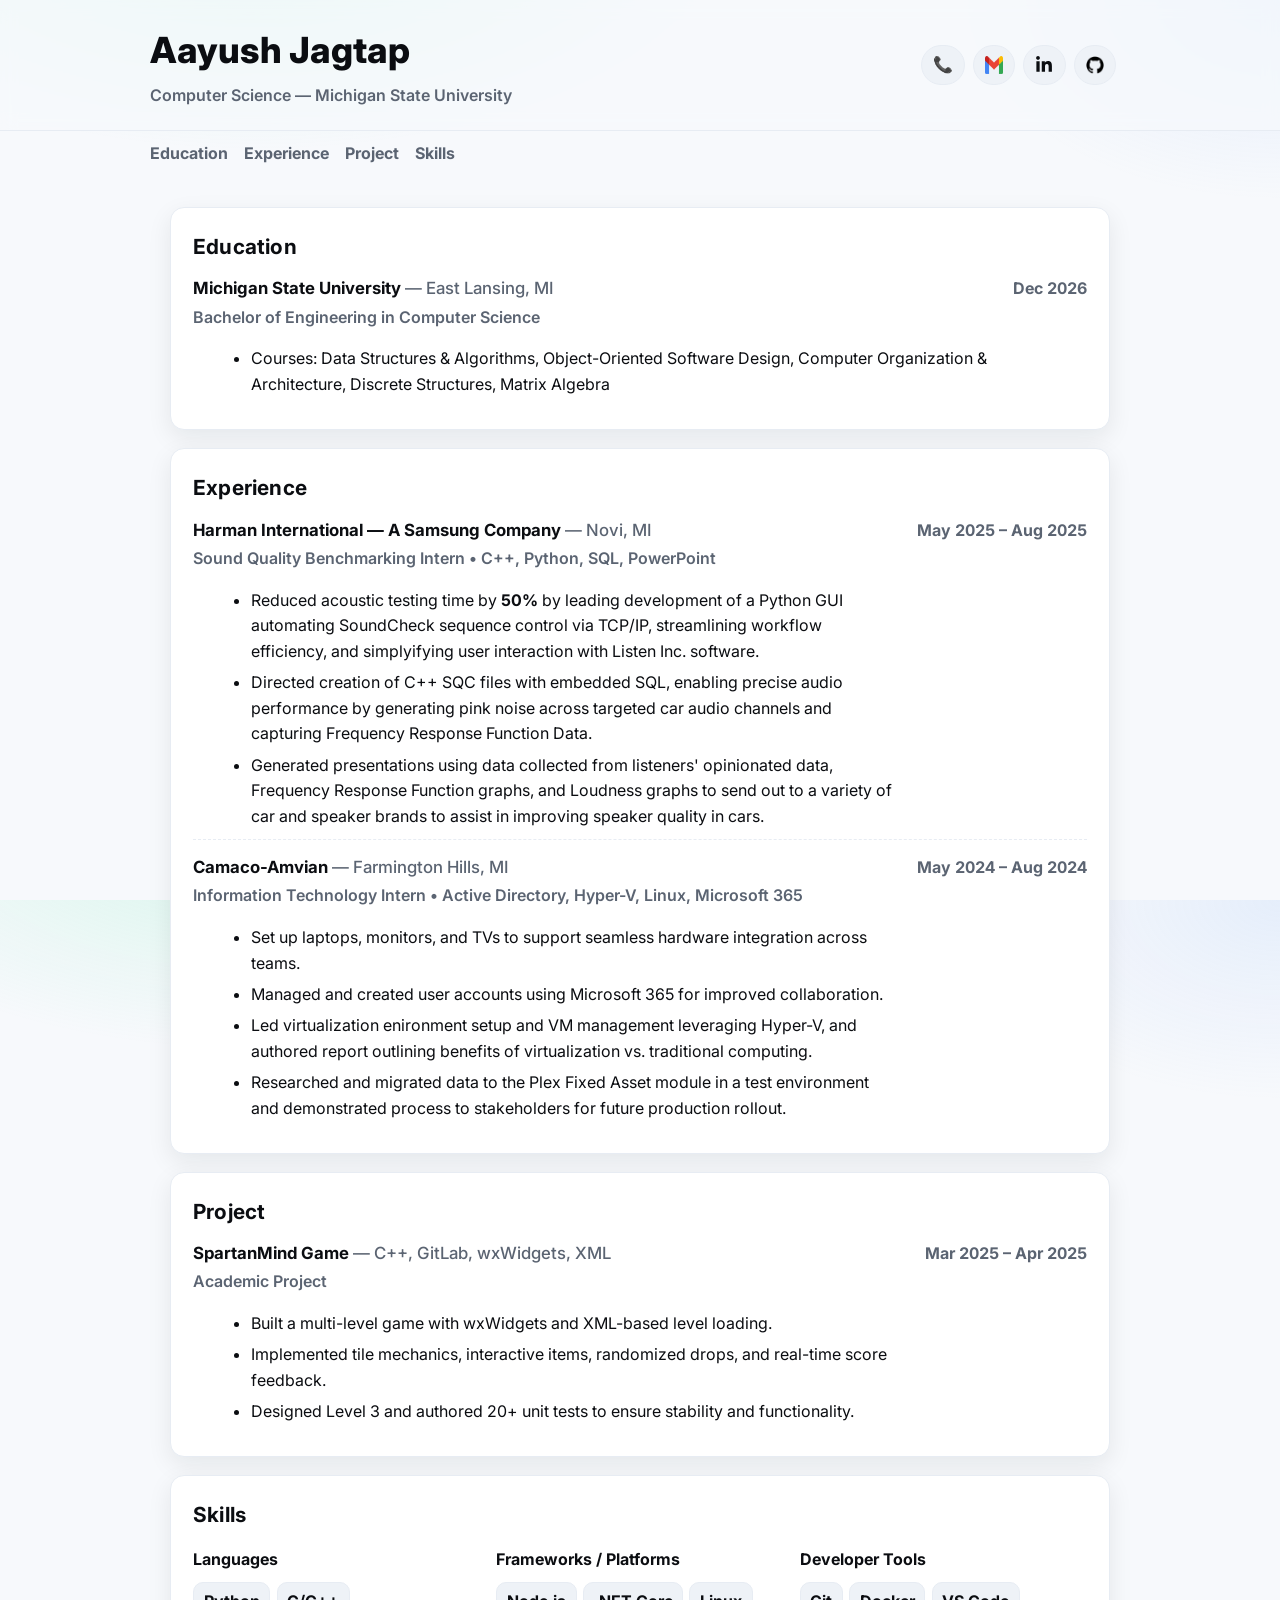
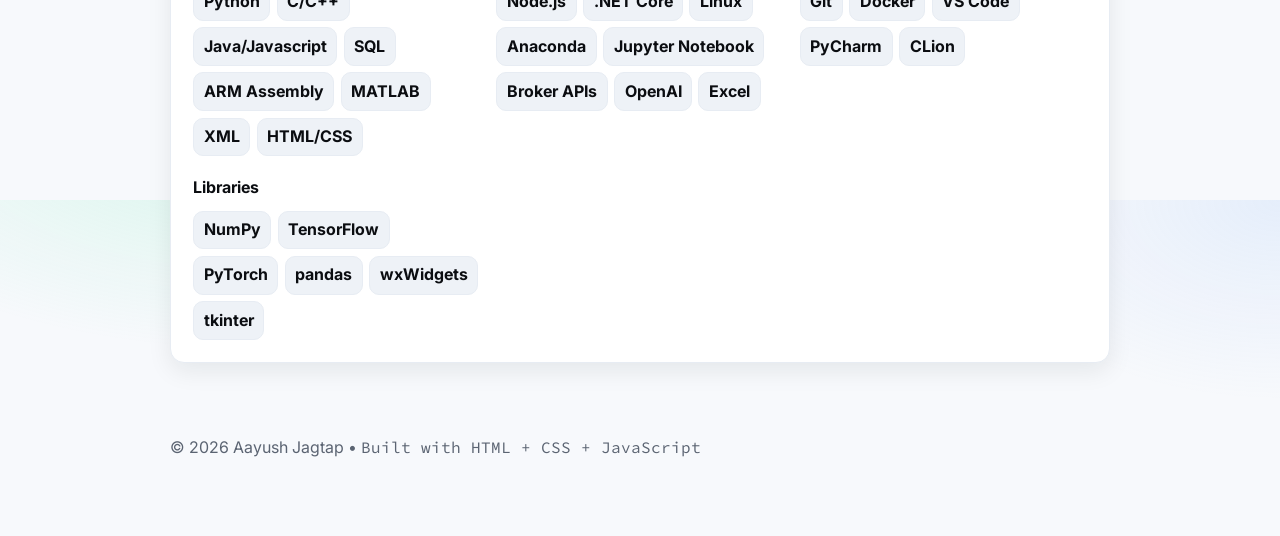
==== index.html @ 73c968bd "updated experience" ====
<!doctype html>
<html lang="en">
<head>
  <meta charset="utf-8" />
  <meta name="viewport" content="width=device-width,initial-scale=1" />
  <title>Aayush Jagtap</title>
  <meta name="description" content="Resume of Aayush Jagtap — Computer Science student at Michigan State University." />
  <link rel="preconnect" href="https://fonts.googleapis.com">
  <link rel="preconnect" href="https://fonts.gstatic.com" crossorigin>
  <link href="https://fonts.googleapis.com/css2?family=Inter:wght@400;500;700;800&family=Source+Code+Pro:wght@500&display=swap" rel="stylesheet">
  <link rel="stylesheet" href="styles.css" />
  <link rel="icon" href="data:image/svg+xml,%3Csvg xmlns='http://www.w3.org/2000/svg' width='64' height='64'%3E%3Ctext y='50' x='6' font-size='48'%3E%A9%3C/text%3E%3C/svg%3E">
</head>

<body>
  <a class="skip-link" href="#main">Skip to content</a>

  <header class="site-header">
    <div class="container header-inner">
      <div class="id-block">
        <h1 class="name">Aayush Jagtap</h1>
        <p class="title">Computer Science — Michigan State University</p>
      </div>

      <div class="contact">
        <a href="tel:+12487870379" class="chip" aria-label="Phone">📞</a>

        <a href="mailto:apj1905@gmail.com" class="chip" aria-label="Email">
          <img src="gmail.png" alt="Gmail" width="18" height="18" style="display:block;" />
        </a>

        <a href="https://www.linkedin.com/in/aayush-jagtap" class="chip" target="_blank" rel="noopener" aria-label="LinkedIn">
          <svg xmlns="http://www.w3.org/2000/svg" width="18" height="18" viewBox="0 0 448 512" fill="currentColor" style="vertical-align:middle">
            <path d="M100.28 448H7.4V148.9h92.88zm-46.44-340.7C24.1 107.3 0 83.2 0 53.6 0 24 24.1 0 53.6 0c29.5 0 53.6 24 53.6 53.6 0 29.6-24.1 53.7-53.6 53.7zM447.9 448h-92.4V304.1c0-34.2-.7-78.2-47.6-78.2-47.7 0-55 37.3-55 75.8V448H160V148.9h88.7v40.8h1.3c12.4-23.6 42.6-48.4 87.6-48.4 93.7 0 111.1 61.7 111.1 141.9V448z"/>
          </svg>
        </a>

        <a href="https://github.com/aayushjagtap" class="chip" target="_blank" rel="noopener" aria-label="GitHub">
          <img src="github.png" alt="GitHub" width="18" height="18" style="display:block;" />
        </a>
      </div>
    </div>
  </header>

  <nav class="nav container" aria-label="Sections">
    <a href="#education">Education</a>
    <a href="#experience">Experience</a>
    <a href="#projects">Project</a>
    <a href="#skills">Skills</a>
  </nav>

  <main id="main" class="container">
    <!-- Education -->
    <section id="education" class="card">
      <h2>Education</h2>
      <article class="item">
        <div class="item-main">
          <h3>Michigan State University <span class="muted">— East Lansing, MI</span></h3>
          <p class="role">Bachelor of Engineering in Computer Science</p>
        </div>
        <div class="meta">
          <time class="date-range">Dec 2026</time>
        </div>
        <ul class="bullets">
          <li>Courses: Data Structures &amp; Algorithms, Object-Oriented Software Design, Computer Organization &amp; Architecture, Discrete Structures, Matrix Algebra</li>
        </ul>
      </article>
    </section>

    <!-- Experience -->
    <section id="experience" class="card">
      <h2>Experience</h2>

      <article class="item">
        <div class="item-main">
          <h3>Harman International — A Samsung Company <span class="muted">— Novi, MI</span></h3>
          <p class="role">Sound Quality Benchmarking Intern • C++, Python, SQL, PowerPoint</p>
        </div>
        <div class="meta">
          <time class="date-range">May 2025 – Aug 2025</time>
        </div>
        <ul class="bullets">
          <li>Reduced acoustic testing time by <strong>50%</strong> by leading development of a Python GUI automating SoundCheck sequence control via TCP/IP, streamlining workflow efficiency, and simplyifying user interaction with Listen Inc. software.</li>
          <li>Directed creation of C++ SQC files with embedded SQL, enabling precise audio performance by generating pink noise across targeted car audio channels and capturing Frequency Response Function Data.</li>
          <li>Generated presentations using data collected from listeners' opinionated data, Frequency Response Function graphs, and Loudness graphs to send out to a variety of car and speaker brands to assist in improving speaker quality in cars.</li>
        </ul>
      </article>

      <article class="item">
        <div class="item-main">
          <h3>Camaco-Amvian <span class="muted">— Farmington Hills, MI</span></h3>
          <p class="role">Information Technology Intern • Active Directory, Hyper-V, Linux, Microsoft 365</p>
        </div>
        <div class="meta">
          <time class="date-range">May 2024 – Aug 2024</time>
        </div>
        <ul class="bullets">
          <li>Set up laptops, monitors, and TVs to support seamless hardware integration across teams.</li>
          <li>Managed and created user accounts using Microsoft 365 for improved collaboration.</li>
          <li>Led virtualization enironment setup and VM management leveraging Hyper-V, and authored report outlining benefits of virtualization vs. traditional computing.</li>
          <li>Researched and migrated data to the Plex Fixed Asset module in a test environment and demonstrated process to stakeholders for future production rollout.</li>
        </ul>
      </article>
    </section>

    <!-- Project -->
    <section id="projects" class="card">
      <h2>Project</h2>
      <article class="item">
        <div class="item-main">
          <h3>SpartanMind Game <span class="muted">— C++, GitLab, wxWidgets, XML</span></h3>
          <p class="role">Academic Project</p>
        </div>
        <div class="meta">
          <time class="date-range">Mar 2025 – Apr 2025</time>
        </div>
        <ul class="bullets">
          <li>Built a multi-level game with wxWidgets and XML-based level loading.</li>
          <li>Implemented tile mechanics, interactive items, randomized drops, and real-time score feedback.</li>
          <li>Designed Level 3 and authored 20+ unit tests to ensure stability and functionality.</li>
        </ul>
      </article>
    </section>

    <!-- Skills -->
    <section id="skills" class="card">
      <h2>Skills</h2>
      <div class="skills-grid">
        <div class="skill-block">
          <h3>Languages</h3>
          <ul class="tags">
            <li>Python</li><li>C/C++</li><li>Java/Javascript</li><li>SQL</li><li>ARM Assembly</li><li>MATLAB</li><li>XML</li><li>HTML/CSS</li>
          </ul>
        </div>
        <div class="skill-block">
          <h3>Frameworks / Platforms</h3>
          <ul class="tags">
            <li>Node.js</li><li>.NET Core</li><li>Linux</li><li>Anaconda</li><li>Jupyter Notebook</li><li>Broker APIs</li><li>OpenAI</li><li>Excel</li>
          </ul>
        </div>
        <div class="skill-block">
          <h3>Developer Tools</h3>
          <ul class="tags">
            <li>Git</li><li>Docker</li><li>VS Code</li><li>PyCharm</li><li>CLion</li>
          </ul>
        </div>
        <div class="skill-block">
          <h3>Libraries</h3>
          <ul class="tags">
            <li>NumPy</li><li>TensorFlow</li><li>PyTorch</li><li>pandas</li><li>wxWidgets</li><li>tkinter</li>
          </ul>
        </div>
      </div>
    </section>
  </main>

  <footer class="site-footer">
    <div class="container">
      <p>© <span id="year"></span> Aayush Jagtap • <span class="mono">Built with HTML + CSS + JavaScript</span></p>
    </div>
  </footer>

  <script src="script.js"></script>
</body>
</html>
---- styles.css ----
/* Root + Reset */
:root{
  --bg: #0b0d11;
  --panel: #12151c;
  --text: #e8ecf1;
  --text-muted:#9aa6b2;
  --brand:#6ee7b7;
  --chip:#1b2130;
  --border:#242a38;
  --accent:#8ab4f8;
  --shadow: 0 10px 30px rgba(0,0,0,.35);
}

@media (prefers-color-scheme: light){
  :root{
    --bg:#f7f9fc; --panel:#ffffff; --text:#0b0d11; --text-muted:#5b6472;
    --chip:#eef2f7; --border:#e7ecf3; --shadow: 0 8px 24px rgba(18,21,28,.08);
  }
}

*{ box-sizing: border-box; }
html,body{ height:100%; }
body{
  margin:0;
  font-family: Inter, system-ui, -apple-system, Segoe UI, Roboto, "Helvetica Neue", Arial, "Noto Sans", "Apple Color Emoji","Segoe UI Emoji", "Segoe UI Symbol", sans-serif;
  color:var(--text);
  background: radial-gradient(1200px 600px at 20% -10%, rgba(110,231,183,.25), transparent 40%),
              radial-gradient(800px 500px at 100% 0%, rgba(138,180,248,.16), transparent 40%),
              var(--bg);
  line-height:1.6;
}

/* Utilities */
.container{ max-width: 980px; margin: 0 auto; padding: 0 20px; }
.muted{ color: var(--text-muted); font-weight: 500; }
.mono{ font-family: "Source Code Pro", ui-monospace, SFMono-Regular, Menlo, Consolas, monospace; }
.btn{
  appearance: none;
  border: 1px solid var(--border);
  background: var(--panel);
  color: var(--text);
  padding: .6rem .9rem;
  border-radius: .6rem;
  cursor: pointer;
  box-shadow: var(--shadow);
  transition: transform .15s ease, background .2s ease, border-color .2s ease, color .2s ease;
}
.btn:hover{ transform: translateY(-1px); border-color: var(--accent); }
.btn.ghost{ background: transparent; box-shadow: none; }
.chip{
  display:inline-flex; align-items:center; gap:.4rem;
  padding:.4rem .7rem; border-radius:999px;
  background:var(--chip); color:var(--text);
  border:1px solid var(--border); text-decoration:none; font-weight:600;
}
.chip:hover{ border-color:var(--accent); color:var(--accent); }

/* Accessibility */
.skip-link{ position:absolute; left:-9999px; top:auto; width:1px; height:1px; overflow:hidden; }
.skip-link:focus{ position:static; width:auto; height:auto; padding:.5rem; background:var(--accent); color:#000; }

/* Header */
.site-header{
  position: sticky; top: 0; z-index: 5;
  backdrop-filter: blur(8px);
  background: color-mix(in oklab, var(--bg) 70%, transparent);
  border-bottom: 1px solid var(--border);
}
.header-inner{
  display:grid;
  grid-template-columns: 1fr;
  gap: 14px;
  padding: 22px 0;
}
.id-block .name{
  margin: 0;
  font-size: clamp(1.8rem, 3.5vw, 2.25rem);
  font-weight: 800;
  letter-spacing: .3px;
}
.id-block .title{ margin:.2rem 0 0; color: var(--text-muted); font-weight:600; }

.contact{ display:flex; flex-wrap: wrap; gap: .5rem; }
.header-actions{ display:flex; gap: .5rem; }

@media (min-width: 760px){
  .header-inner{
    grid-template-columns: 1.2fr auto auto;
    align-items: center;
  }
}

/* Nav */
.nav{
  display:flex; gap: 1rem; padding: 10px 0 20px;
  flex-wrap: wrap;
}
.nav a{
  text-decoration:none; color:var(--text-muted);
  border-bottom:2px solid transparent; padding-bottom:4px; font-weight:700;
}
.nav a:hover{ color:var(--accent); border-color: var(--accent); }

/* Cards / Items */
.card{
  background: var(--panel);
  border: 1px solid var(--border);
  border-radius: 14px;
  padding: 22px;
  margin: 14px 0 18px;
  box-shadow: var(--shadow);
}
.card h2{
  margin: 0 0 12px;
  font-size: 1.3rem;
  letter-spacing: .2px;
}

.item{
  display:grid; gap: 6px 18px;
  grid-template-columns: 1fr;
  padding: 14px 0 4px;
  border-top: 1px dashed var(--border);
}
.item:first-of-type{ border-top: 0; padding-top: 0; }
.item-main h3{ margin:0; font-size: 1.05rem; }
.role{ margin:.15rem 0 0; color: var(--text-muted); font-weight: 600; }
.meta{ color: var(--text-muted); font-weight: 700; }
.date-range{ font-variant-numeric: tabular-nums; }

@media (min-width: 720px){
  .item{ grid-template-columns: 1fr auto; align-items: baseline; }
}

/* Lists */
.bullets{ margin: .3rem 0 0 1.1rem; }
.bullets li{ margin: .35rem 0; }

/* Skills */
.skills-grid{
  display:grid; gap: 16px;
  grid-template-columns: repeat(auto-fit, minmax(240px, 1fr));
}
.skill-block h3{ margin:.2rem 0 .6rem; font-size: 1rem; }
.tags{
  list-style:none; padding:0; margin:0; display:flex; flex-wrap:wrap; gap:.4rem;
}
.tags li{
  padding:.35rem .6rem; border:1px solid var(--border); background:var(--chip);
  border-radius: 10px; font-weight: 700; color: var(--text);
}

/* Footer */
.site-footer{ padding: 38px 0 60px; color: var(--text-muted); }

/* Print Styles (nice PDF output) */
@media print{
  :root{
    --bg:#fff; --panel:#fff; --text:#000; --text-muted:#333; --chip:#f5f5f5; --border:#ccc; --shadow:none;
  }
  body{ background:#fff; }
  .site-header, .nav, .header-actions{ display:none !important; }
  .card{ break-inside: avoid; box-shadow:none; }
  .site-footer{ padding-top:20px; }
}
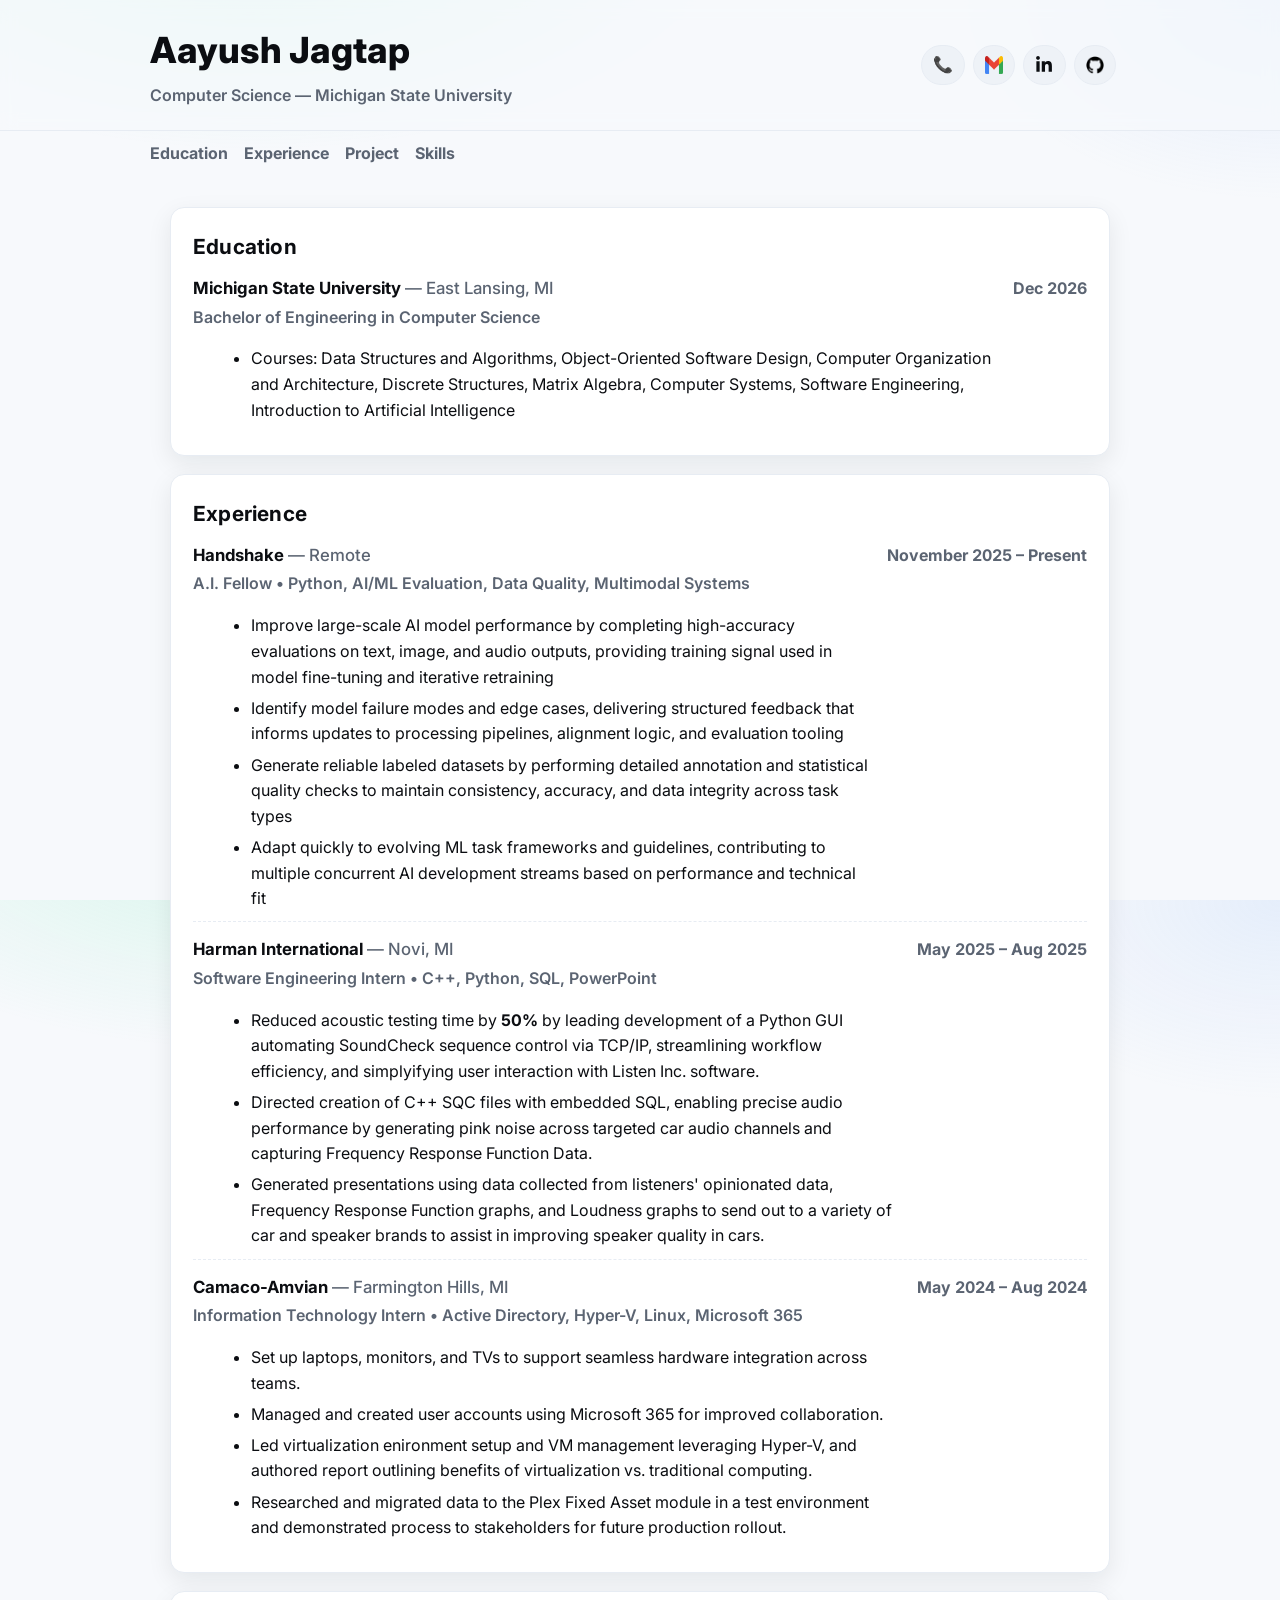
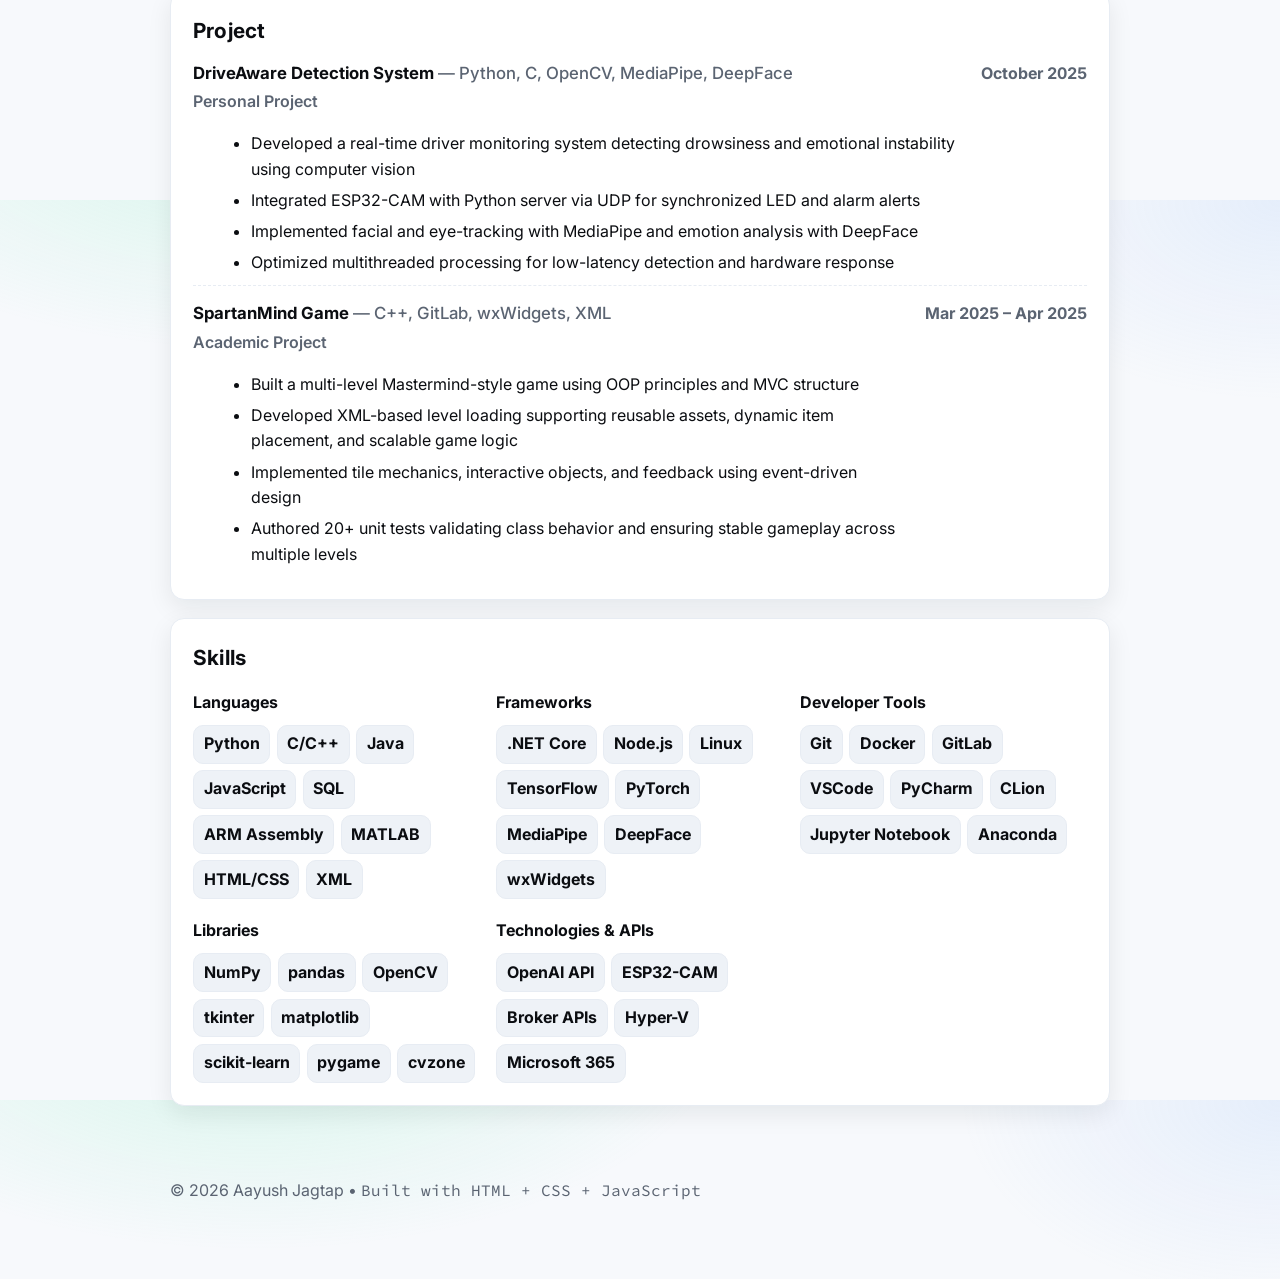
==== commit dd2af210: "updated" ====
--- a/index.html
+++ b/index.html
@@ -62,7 +62,7 @@
           <time class="date-range">Dec 2026</time>
         </div>
         <ul class="bullets">
-          <li>Courses: Data Structures &amp; Algorithms, Object-Oriented Software Design, Computer Organization &amp; Architecture, Discrete Structures, Matrix Algebra</li>
+          <li>Courses: Data Structures and Algorithms, Object-Oriented Software Design, Computer Organization and Architecture, Discrete Structures, Matrix Algebra, Computer Systems, Software Engineering, Introduction to Artificial Intelligence</li>
         </ul>
       </article>
     </section>
@@ -70,11 +70,25 @@
     <!-- Experience -->
     <section id="experience" class="card">
       <h2>Experience</h2>
-
-      <article class="item">
-        <div class="item-main">
-          <h3>Harman International — A Samsung Company <span class="muted">— Novi, MI</span></h3>
-          <p class="role">Sound Quality Benchmarking Intern • C++, Python, SQL, PowerPoint</p>
+      <article class="item">
+        <div class="item-main">
+          <h3>Handshake <span class="muted">— Remote</span></h3>
+          <p class="role">A.I. Fellow • Python, AI/ML Evaluation, Data Quality, Multimodal Systems</p>
+        </div>
+        <div class="meta">
+          <time class="date-range">November 2025 – Present</time>
+        </div>
+        <ul class="bullets">
+          <li>Improve large-scale AI model performance by completing high-accuracy evaluations on text, image, and audio outputs, providing training signal used in model fine-tuning and iterative retraining</li>
+          <li>Identify model failure modes and edge cases, delivering structured feedback that informs updates to processing pipelines, alignment logic, and evaluation tooling</li>
+          <li>Generate reliable labeled datasets by performing detailed annotation and statistical quality checks to maintain consistency, accuracy, and data integrity across task types</li>
+          <li>Adapt quickly to evolving ML task frameworks and guidelines, contributing to multiple concurrent AI development streams based on performance and technical fit</li>
+        </ul>
+      </article>
+      <article class="item">
+        <div class="item-main">
+          <h3>Harman International <span class="muted">— Novi, MI</span></h3>
+          <p class="role">Software Engineering Intern • C++, Python, SQL, PowerPoint</p>
         </div>
         <div class="meta">
           <time class="date-range">May 2025 – Aug 2025</time>
@@ -108,6 +122,21 @@
       <h2>Project</h2>
       <article class="item">
         <div class="item-main">
+          <h3>DriveAware Detection System <span class="muted">— Python, C, OpenCV, MediaPipe, DeepFace</span></h3>
+          <p class="role">Personal Project</p>
+        </div>
+        <div class="meta">
+          <time class="date-range">October 2025</time>
+        </div>
+        <ul class="bullets">
+          <li>Developed a real-time driver monitoring system detecting drowsiness and emotional instability using computer vision</li>
+          <li>Integrated ESP32-CAM with Python server via UDP for synchronized LED and alarm alerts</li>
+          <li>Implemented facial and eye-tracking with MediaPipe and emotion analysis with DeepFace</li>
+          <li>Optimized multithreaded processing for low-latency detection and hardware response</li>
+        </ul>
+      </article>
+      <article class="item">
+        <div class="item-main">
           <h3>SpartanMind Game <span class="muted">— C++, GitLab, wxWidgets, XML</span></h3>
           <p class="role">Academic Project</p>
         </div>
@@ -115,9 +144,10 @@
           <time class="date-range">Mar 2025 – Apr 2025</time>
         </div>
         <ul class="bullets">
-          <li>Built a multi-level game with wxWidgets and XML-based level loading.</li>
-          <li>Implemented tile mechanics, interactive items, randomized drops, and real-time score feedback.</li>
-          <li>Designed Level 3 and authored 20+ unit tests to ensure stability and functionality.</li>
+          <li>Built a multi-level Mastermind-style game using OOP principles and MVC structure</li>
+          <li>Developed XML-based level loading supporting reusable assets, dynamic item placement, and scalable game logic</li>
+          <li>Implemented tile mechanics, interactive objects, and feedback using event-driven design</li>
+          <li>Authored 20+ unit tests validating class behavior and ensuring stable gameplay across multiple levels</li>
         </ul>
       </article>
     </section>
@@ -129,25 +159,31 @@
         <div class="skill-block">
           <h3>Languages</h3>
           <ul class="tags">
-            <li>Python</li><li>C/C++</li><li>Java/Javascript</li><li>SQL</li><li>ARM Assembly</li><li>MATLAB</li><li>XML</li><li>HTML/CSS</li>
-          </ul>
-        </div>
-        <div class="skill-block">
-          <h3>Frameworks / Platforms</h3>
-          <ul class="tags">
-            <li>Node.js</li><li>.NET Core</li><li>Linux</li><li>Anaconda</li><li>Jupyter Notebook</li><li>Broker APIs</li><li>OpenAI</li><li>Excel</li>
+            <li>Python</li><li>C/C++</li><li>Java</li><li>JavaScript</li><li>SQL</li><li>ARM Assembly</li><li>MATLAB</li><li>HTML/CSS</li><li>XML</li>
+          </ul>
+        </div>
+        <div class="skill-block">
+          <h3>Frameworks</h3>
+          <ul class="tags">
+            <li>.NET Core</li><li>Node.js</li><li>Linux</li><li>TensorFlow</li><li>PyTorch</li><li>MediaPipe</li><li>DeepFace</li><li>wxWidgets</li>
           </ul>
         </div>
         <div class="skill-block">
           <h3>Developer Tools</h3>
           <ul class="tags">
-            <li>Git</li><li>Docker</li><li>VS Code</li><li>PyCharm</li><li>CLion</li>
+            <li>Git</li><li>Docker</li><li>GitLab</li><li>VSCode</li><li>PyCharm</li><li>CLion</li><li>Jupyter Notebook</li><li>Anaconda</li>
           </ul>
         </div>
         <div class="skill-block">
           <h3>Libraries</h3>
           <ul class="tags">
-            <li>NumPy</li><li>TensorFlow</li><li>PyTorch</li><li>pandas</li><li>wxWidgets</li><li>tkinter</li>
+            <li>NumPy</li><li>pandas</li><li>OpenCV</li><li>tkinter</li><li>matplotlib</li><li>scikit-learn</li><li>pygame</li><li>cvzone</li>
+          </ul>
+        </div>
+        <div class="skill-block">
+          <h3>Technologies & APIs</h3>
+          <ul class="tags">
+            <li>OpenAI API</li><li>ESP32-CAM</li><li>Broker APIs</li><li>Hyper-V</li><li>Microsoft 365</li>
           </ul>
         </div>
       </div>
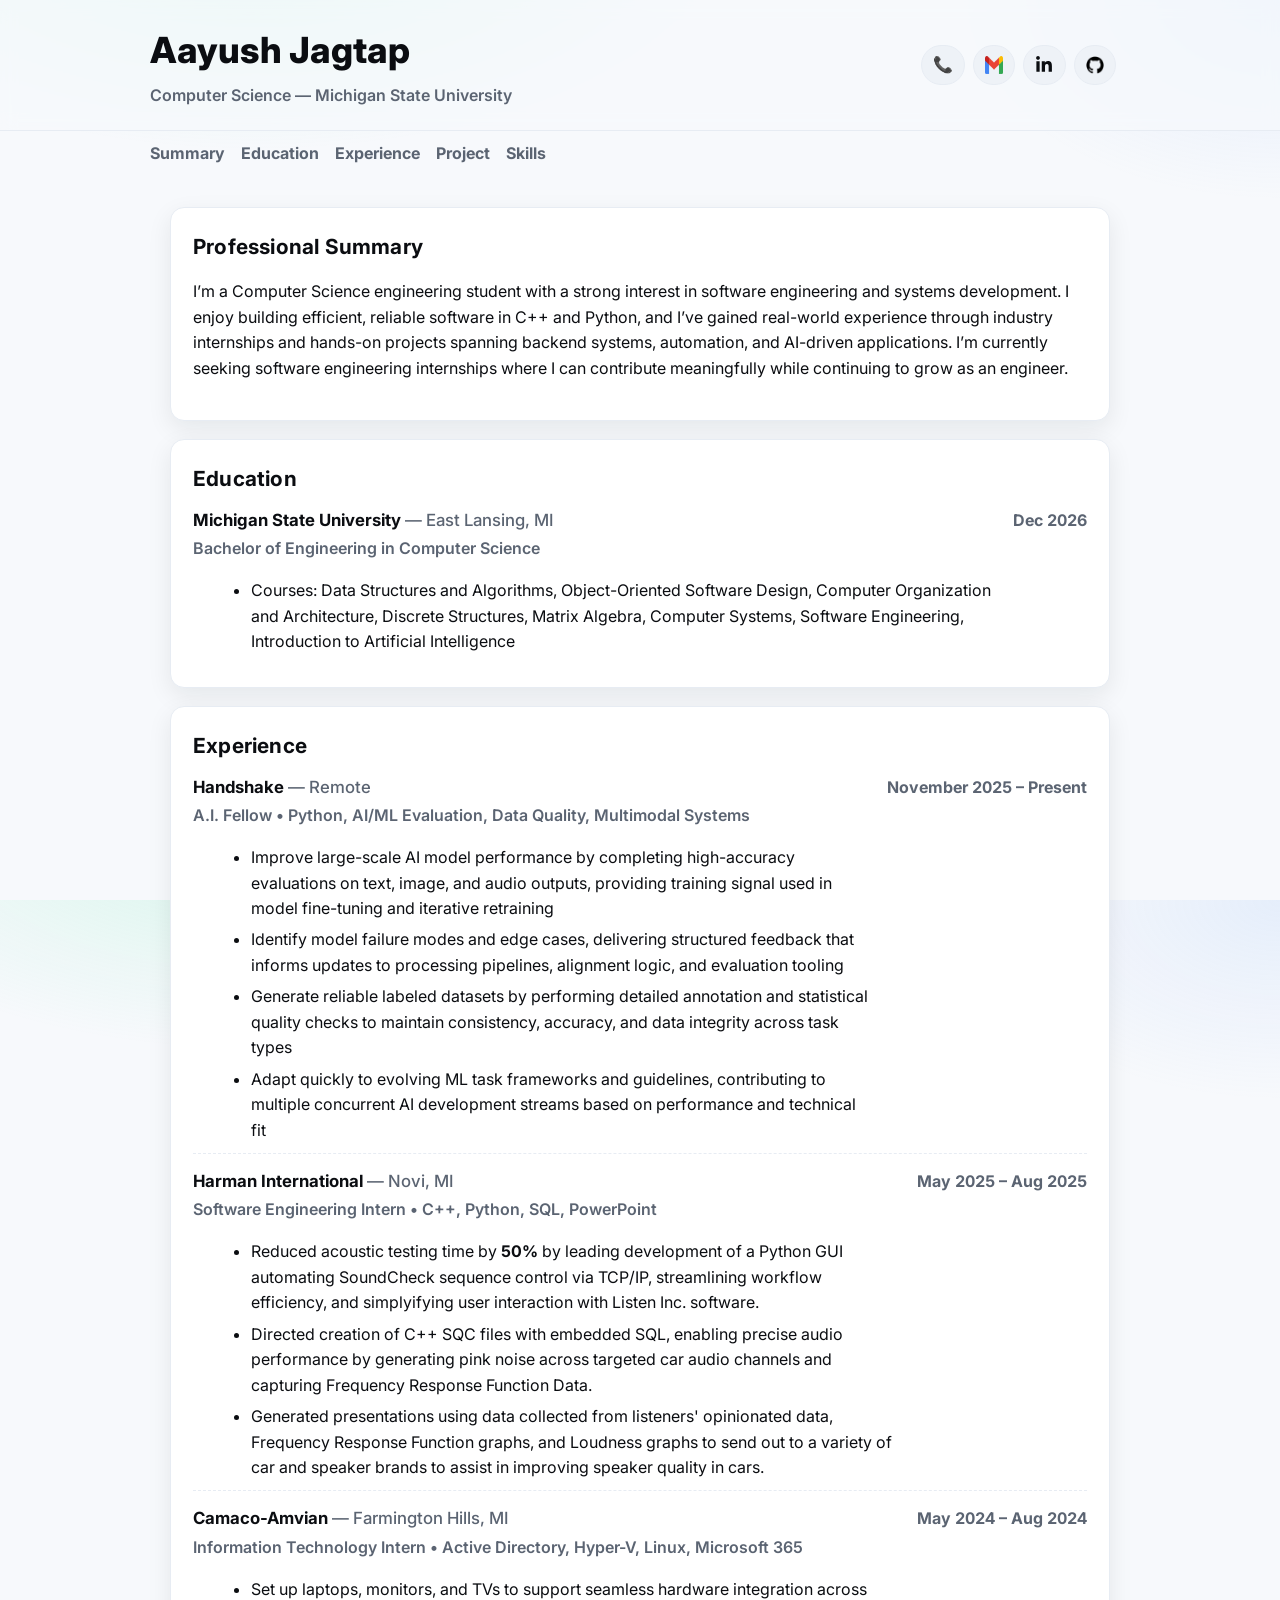
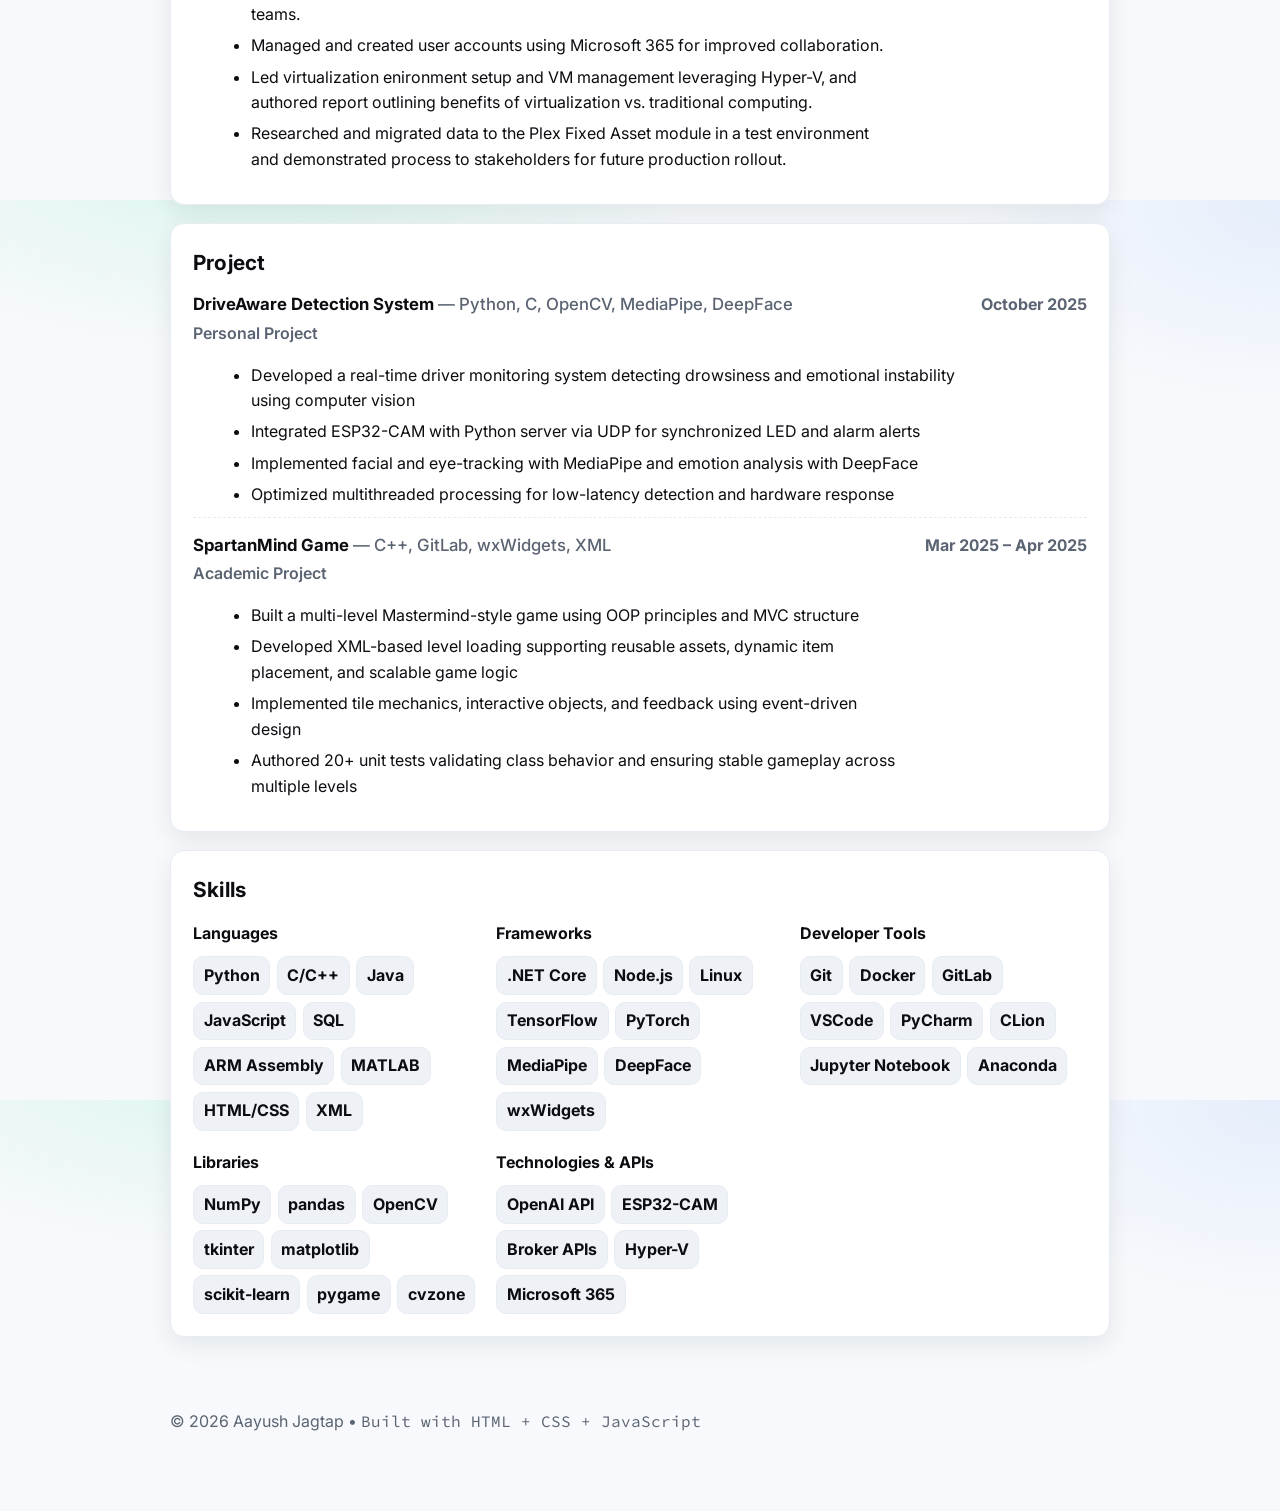
==== commit 8ce1bdbf: "added selection toggle" ====
--- a/index.html
+++ b/index.html
@@ -43,6 +43,7 @@
   </header>
 
   <nav class="nav container" aria-label="Sections">
+    <a href="#summary">Summary</a>
     <a href="#education">Education</a>
     <a href="#experience">Experience</a>
     <a href="#projects">Project</a>
@@ -50,6 +51,11 @@
   </nav>
 
   <main id="main" class="container">
+    <!-- Summary -->
+    <section id="summary" class="card">
+      <h2>Professional Summary</h2>
+      <p>I’m a Computer Science engineering student with a strong interest in software engineering and systems development. I enjoy building efficient, reliable software in C++ and Python, and I’ve gained real-world experience through industry internships and hands-on projects spanning backend systems, automation, and AI-driven applications. I’m currently seeking software engineering internships where I can contribute meaningfully while continuing to grow as an engineer.</p>
+    </section>
     <!-- Education -->
     <section id="education" class="card">
       <h2>Education</h2>
--- a/styles.css
+++ b/styles.css
@@ -153,6 +153,8 @@
 /* Footer */
 .site-footer{ padding: 38px 0 60px; color: var(--text-muted); }
 
+.hidden { display: none; }
+
 /* Print Styles (nice PDF output) */
 @media print{
   :root{
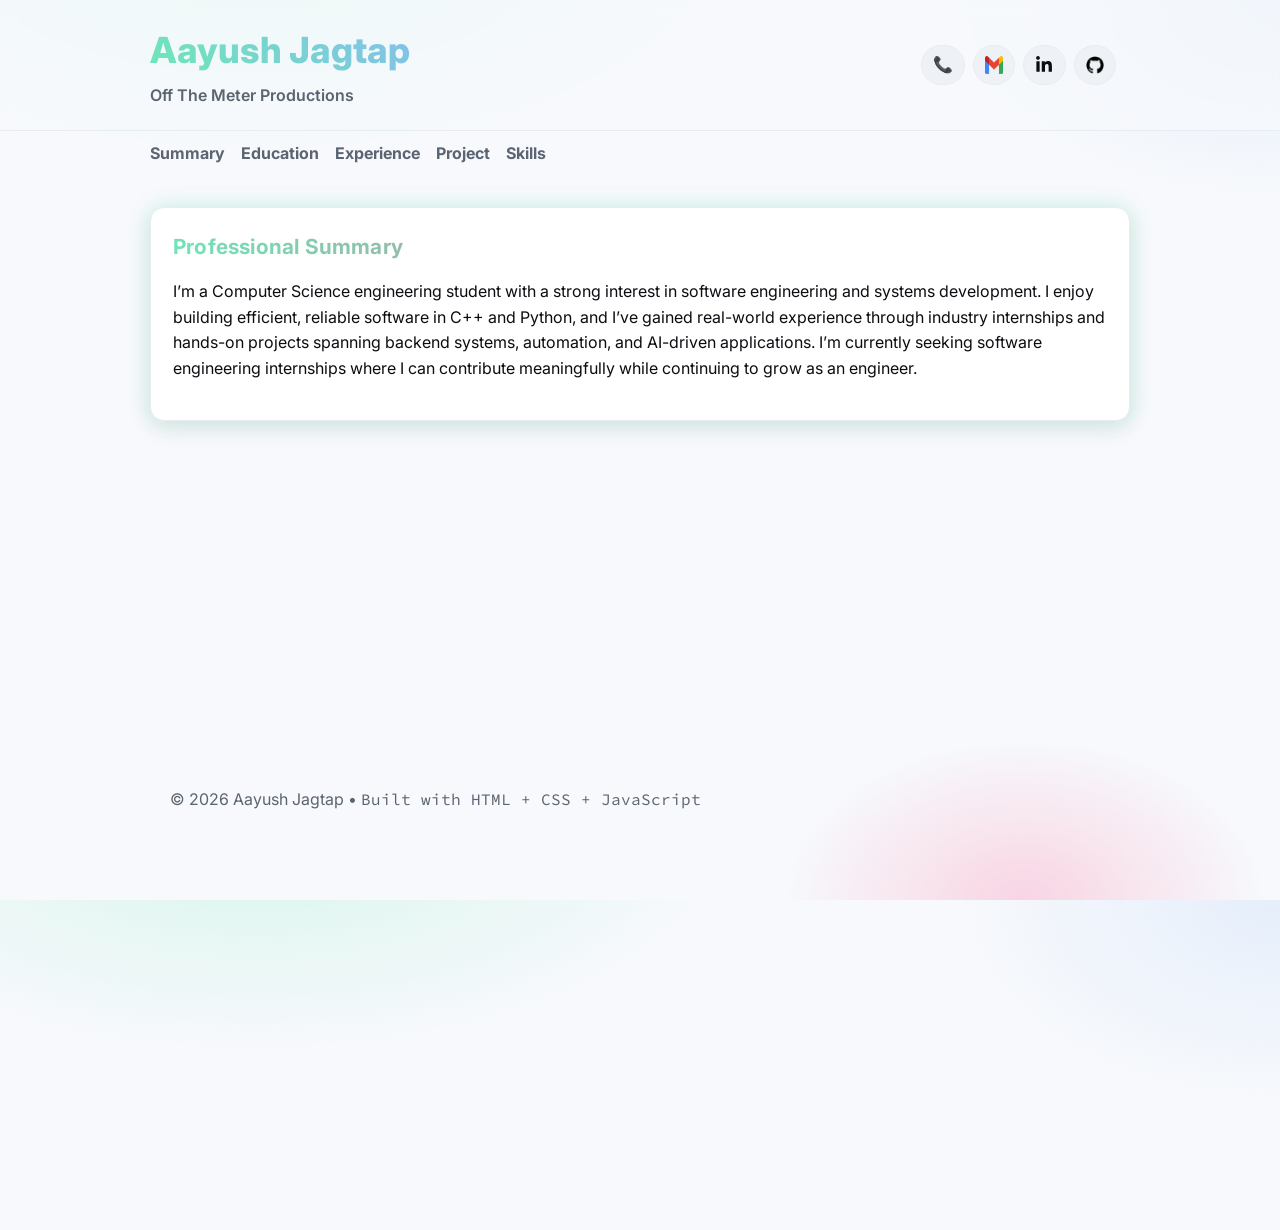
==== commit 329b4ca1: "added some extra stuff" ====
--- a/index.html
+++ b/index.html
@@ -19,7 +19,7 @@
     <div class="container header-inner">
       <div class="id-block">
         <h1 class="name">Aayush Jagtap</h1>
-        <p class="title">Computer Science — Michigan State University</p>
+        <p class="title">Off The Meter Productions</p>
       </div>
 
       <div class="contact">
@@ -65,7 +65,7 @@
           <p class="role">Bachelor of Engineering in Computer Science</p>
         </div>
         <div class="meta">
-          <time class="date-range">Dec 2026</time>
+          <time class="date-range">Aug 2023 – Dec 2026</time>
         </div>
         <ul class="bullets">
           <li>Courses: Data Structures and Algorithms, Object-Oriented Software Design, Computer Organization and Architecture, Discrete Structures, Matrix Algebra, Computer Systems, Software Engineering, Introduction to Artificial Intelligence</li>
--- a/styles.css
+++ b/styles.css
@@ -7,8 +7,19 @@
   --brand:#6ee7b7;
   --chip:#1b2130;
   --border:#242a38;
-  --accent:#8ab4f8;
+  --accent:#ff4081;
   --shadow: 0 10px 30px rgba(0,0,0,.35);
+}
+
+@keyframes fadeInUp {
+  from {
+    opacity: 0;
+    transform: translateY(30px);
+  }
+  to {
+    opacity: 1;
+    transform: translateY(0);
+  }
 }
 
 @media (prefers-color-scheme: light){
@@ -26,12 +37,14 @@
   color:var(--text);
   background: radial-gradient(1200px 600px at 20% -10%, rgba(110,231,183,.25), transparent 40%),
               radial-gradient(800px 500px at 100% 0%, rgba(138,180,248,.16), transparent 40%),
+              radial-gradient(600px 400px at 80% 100%, rgba(255,64,129,.2), transparent 40%),
               var(--bg);
   line-height:1.6;
 }
 
 /* Utilities */
 .container{ max-width: 980px; margin: 0 auto; padding: 0 20px; }
+main { position: relative; min-height: 60vh; }
 .muted{ color: var(--text-muted); font-weight: 500; }
 .mono{ font-family: "Source Code Pro", ui-monospace, SFMono-Regular, Menlo, Consolas, monospace; }
 .btn{
@@ -52,8 +65,14 @@
   padding:.4rem .7rem; border-radius:999px;
   background:var(--chip); color:var(--text);
   border:1px solid var(--border); text-decoration:none; font-weight:600;
-}
-.chip:hover{ border-color:var(--accent); color:var(--accent); }
+  transition: border-color 0.3s ease, transform 0.3s ease, box-shadow 0.3s ease;
+}
+.chip:hover{ 
+  border-color:var(--accent); 
+  color:var(--accent); 
+  transform: scale(1.05);
+  box-shadow: 0 4px 12px rgba(0,0,0,0.15), 0 0 10px rgba(255,64,129,0.5);
+}
 
 /* Accessibility */
 .skip-link{ position:absolute; left:-9999px; top:auto; width:1px; height:1px; overflow:hidden; }
@@ -77,6 +96,11 @@
   font-size: clamp(1.8rem, 3.5vw, 2.25rem);
   font-weight: 800;
   letter-spacing: .3px;
+  animation: fadeInUp 1s ease-out;
+  background: linear-gradient(45deg, #6ee7b7, #8ab4f8, #ff4081);
+  -webkit-background-clip: text;
+  -webkit-text-fill-color: transparent;
+  background-clip: text;
 }
 .id-block .title{ margin:.2rem 0 0; color: var(--text-muted); font-weight:600; }
 
@@ -98,8 +122,14 @@
 .nav a{
   text-decoration:none; color:var(--text-muted);
   border-bottom:2px solid transparent; padding-bottom:4px; font-weight:700;
-}
-.nav a:hover{ color:var(--accent); border-color: var(--accent); }
+  transition: color 0.3s ease, border-color 0.3s ease, transform 0.3s ease;
+}
+.nav a:hover{ 
+  color:var(--accent); 
+  border-color: var(--accent); 
+  transform: translateY(-2px);
+  text-shadow: 0 0 10px rgba(255,64,129,0.5);
+}
 
 /* Cards / Items */
 .card{
@@ -108,12 +138,21 @@
   border-radius: 14px;
   padding: 22px;
   margin: 14px 0 18px;
-  box-shadow: var(--shadow);
+  box-shadow: var(--shadow), 0 0 20px rgba(110,231,183,0.3);
+  animation: fadeInUp 0.8s ease-out 0.5s both;
+  position: absolute;
+  top: 0;
+  left: 0;
+  right: 0;
 }
 .card h2{
   margin: 0 0 12px;
   font-size: 1.3rem;
   letter-spacing: .2px;
+  background: linear-gradient(45deg, #6ee7b7, #ff4081);
+  -webkit-background-clip: text;
+  -webkit-text-fill-color: transparent;
+  background-clip: text;
 }
 
 .item{
@@ -149,11 +188,17 @@
   padding:.35rem .6rem; border:1px solid var(--border); background:var(--chip);
   border-radius: 10px; font-weight: 700; color: var(--text);
 }
+.tags li:nth-child(3n+1) { background: linear-gradient(45deg, #6ee7b7, #8ab4f8); color: #000; }
+.tags li:nth-child(3n+2) { background: linear-gradient(45deg, #ff4081, #6ee7b7); color: #000; }
+.tags li:nth-child(3n+3) { background: linear-gradient(45deg, #8ab4f8, #ff4081); color: #000; }
 
 /* Footer */
 .site-footer{ padding: 38px 0 60px; color: var(--text-muted); }
 
-.hidden { display: none; }
+.hidden { 
+  opacity: 0; 
+  transition: opacity 0.5s ease; 
+}
 
 /* Print Styles (nice PDF output) */
 @media print{
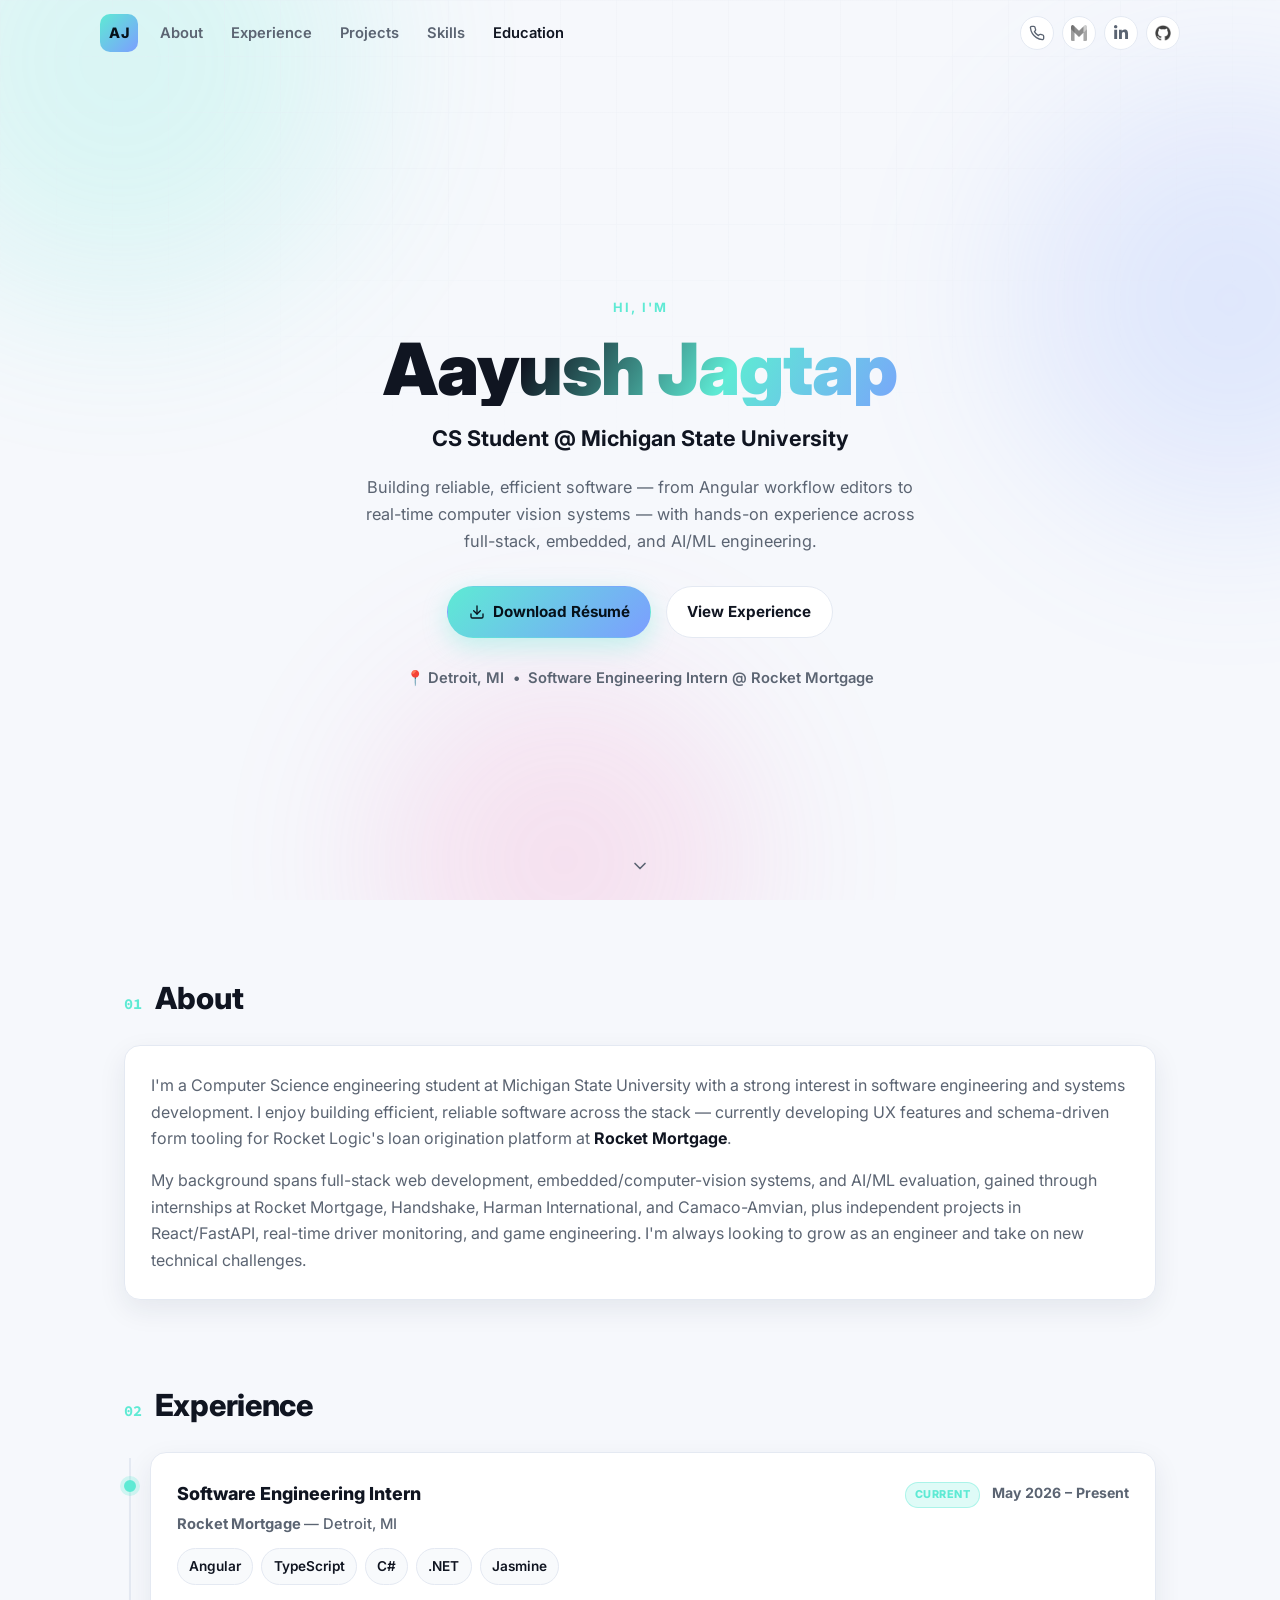
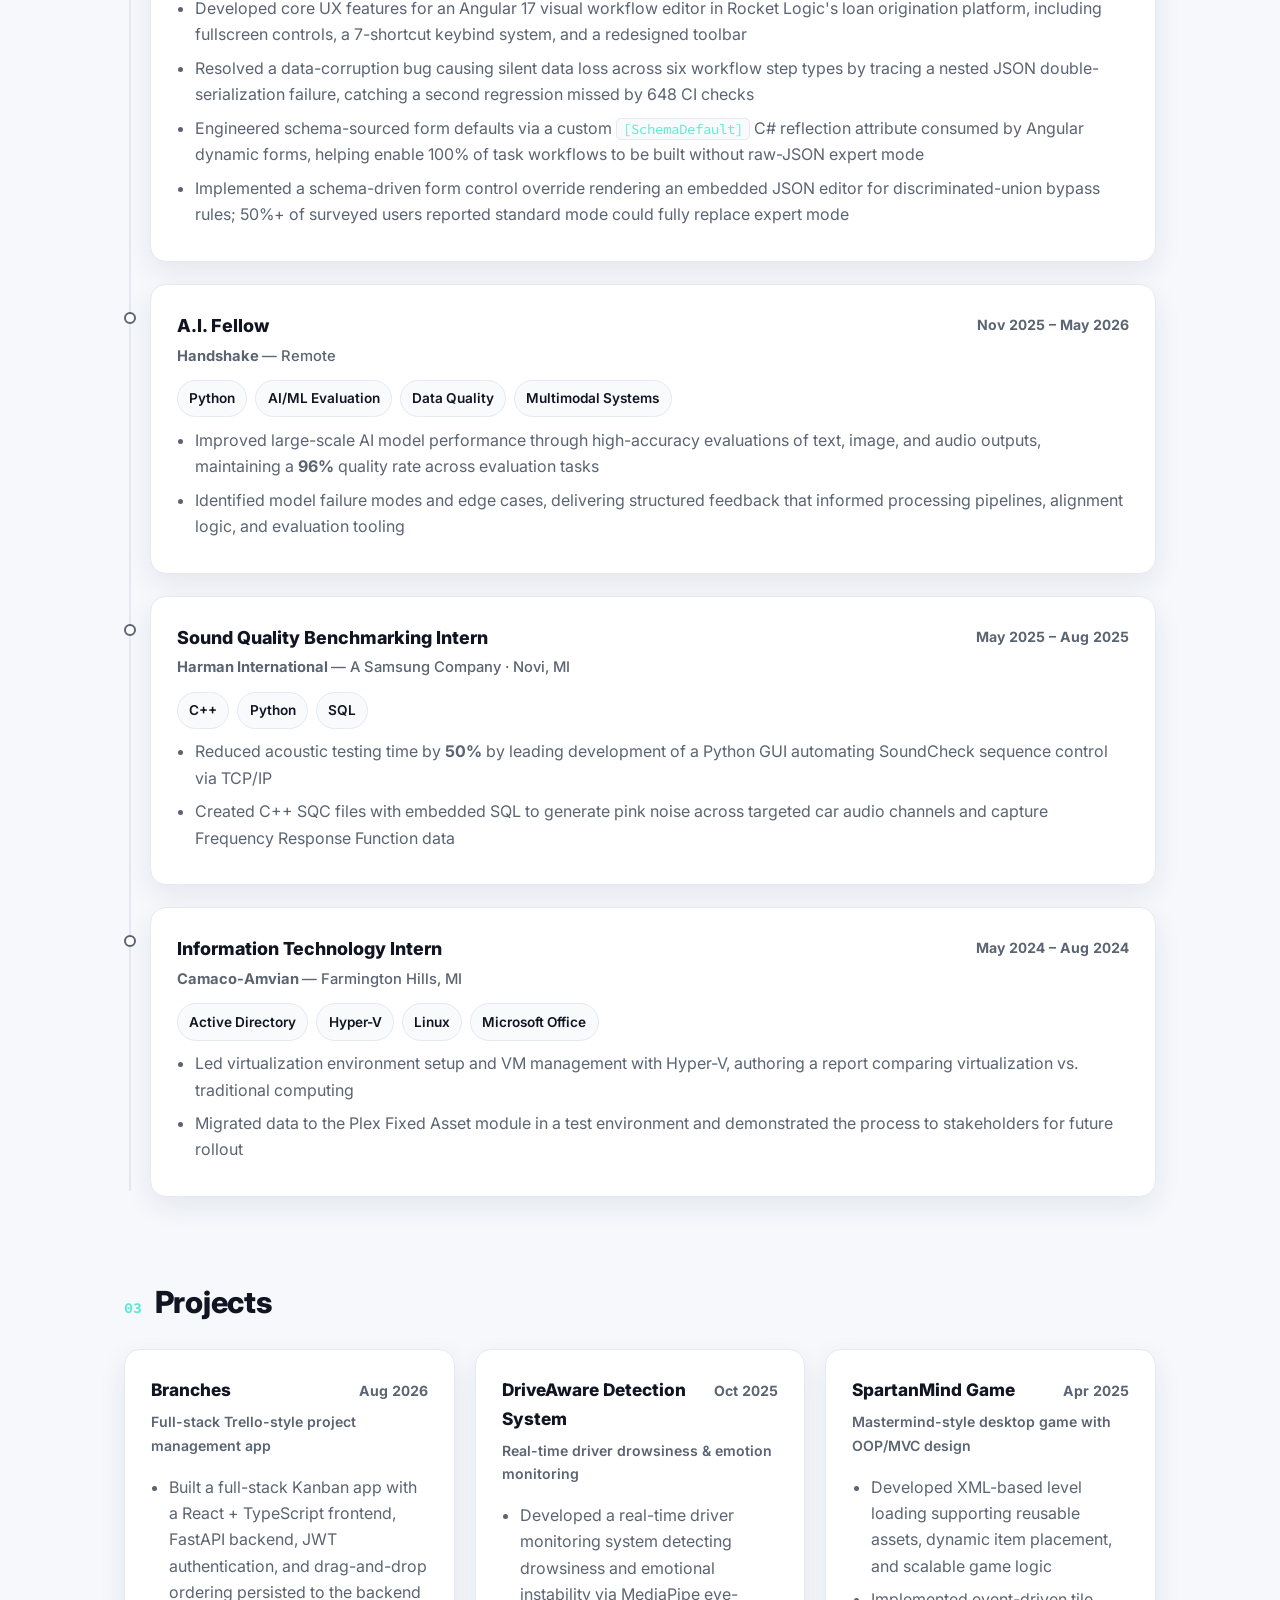
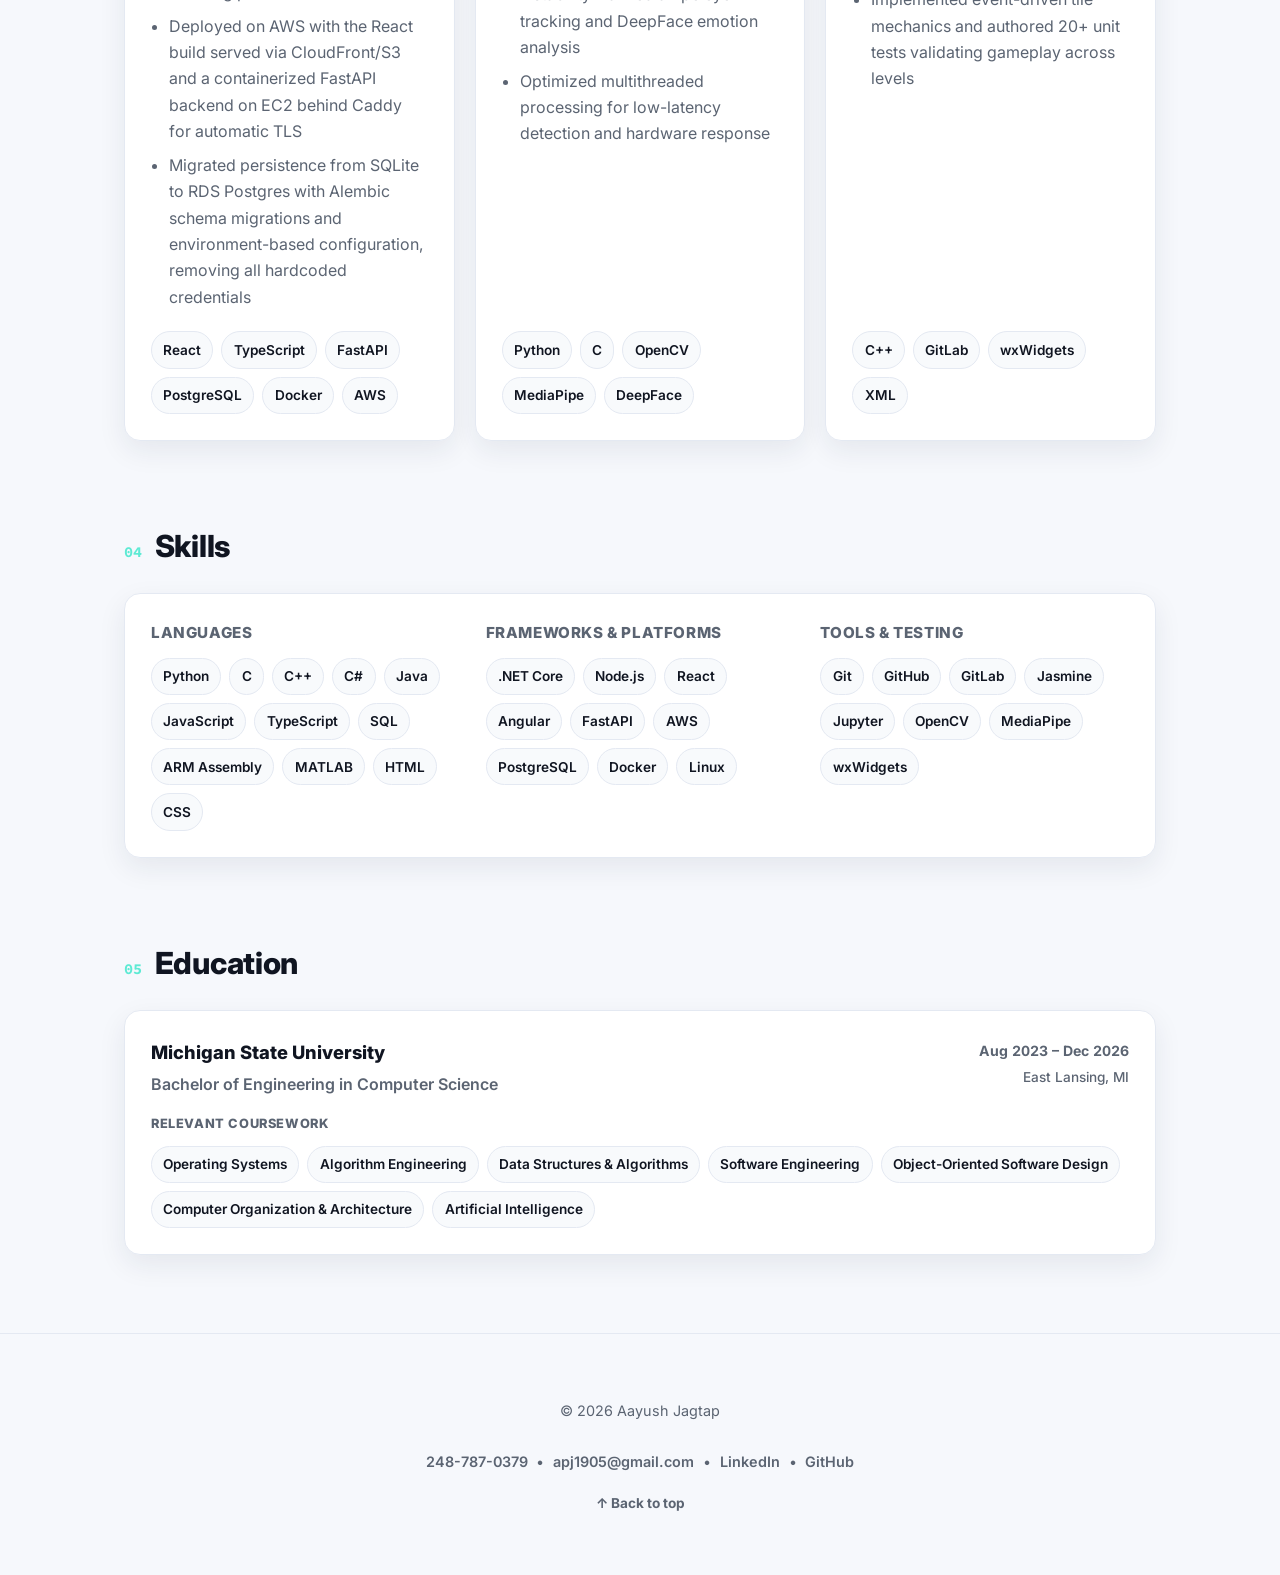
==== commit cc545727: "Revamp site UI with hero, timeline, and updated resume content Replace the toggle-based single-secti" ====
--- a/index.html
+++ b/index.html
@@ -1,207 +1,384 @@
-<!doctype html>
-<html lang="en">
-<head>
-  <meta charset="utf-8" />
-  <meta name="viewport" content="width=device-width,initial-scale=1" />
-  <title>Aayush Jagtap</title>
-  <meta name="description" content="Resume of Aayush Jagtap — Computer Science student at Michigan State University." />
-  <link rel="preconnect" href="https://fonts.googleapis.com">
-  <link rel="preconnect" href="https://fonts.gstatic.com" crossorigin>
-  <link href="https://fonts.googleapis.com/css2?family=Inter:wght@400;500;700;800&family=Source+Code+Pro:wght@500&display=swap" rel="stylesheet">
-  <link rel="stylesheet" href="styles.css" />
-  <link rel="icon" href="data:image/svg+xml,%3Csvg xmlns='http://www.w3.org/2000/svg' width='64' height='64'%3E%3Ctext y='50' x='6' font-size='48'%3E%A9%3C/text%3E%3C/svg%3E">
-</head>
-
-<body>
-  <a class="skip-link" href="#main">Skip to content</a>
-
-  <header class="site-header">
-    <div class="container header-inner">
-      <div class="id-block">
-        <h1 class="name">Aayush Jagtap</h1>
-        <p class="title">Off The Meter Productions</p>
-      </div>
-
-      <div class="contact">
-        <a href="tel:+12487870379" class="chip" aria-label="Phone">📞</a>
-
-        <a href="mailto:apj1905@gmail.com" class="chip" aria-label="Email">
-          <img src="gmail.png" alt="Gmail" width="18" height="18" style="display:block;" />
-        </a>
-
-        <a href="https://www.linkedin.com/in/aayush-jagtap" class="chip" target="_blank" rel="noopener" aria-label="LinkedIn">
-          <svg xmlns="http://www.w3.org/2000/svg" width="18" height="18" viewBox="0 0 448 512" fill="currentColor" style="vertical-align:middle">
-            <path d="M100.28 448H7.4V148.9h92.88zm-46.44-340.7C24.1 107.3 0 83.2 0 53.6 0 24 24.1 0 53.6 0c29.5 0 53.6 24 53.6 53.6 0 29.6-24.1 53.7-53.6 53.7zM447.9 448h-92.4V304.1c0-34.2-.7-78.2-47.6-78.2-47.7 0-55 37.3-55 75.8V448H160V148.9h88.7v40.8h1.3c12.4-23.6 42.6-48.4 87.6-48.4 93.7 0 111.1 61.7 111.1 141.9V448z"/>
-          </svg>
-        </a>
-
-        <a href="https://github.com/aayushjagtap" class="chip" target="_blank" rel="noopener" aria-label="GitHub">
-          <img src="github.png" alt="GitHub" width="18" height="18" style="display:block;" />
-        </a>
-      </div>
-    </div>
-  </header>
-
-  <nav class="nav container" aria-label="Sections">
-    <a href="#summary">Summary</a>
-    <a href="#education">Education</a>
-    <a href="#experience">Experience</a>
-    <a href="#projects">Project</a>
-    <a href="#skills">Skills</a>
-  </nav>
-
-  <main id="main" class="container">
-    <!-- Summary -->
-    <section id="summary" class="card">
-      <h2>Professional Summary</h2>
-      <p>I’m a Computer Science engineering student with a strong interest in software engineering and systems development. I enjoy building efficient, reliable software in C++ and Python, and I’ve gained real-world experience through industry internships and hands-on projects spanning backend systems, automation, and AI-driven applications. I’m currently seeking software engineering internships where I can contribute meaningfully while continuing to grow as an engineer.</p>
-    </section>
-    <!-- Education -->
-    <section id="education" class="card">
-      <h2>Education</h2>
-      <article class="item">
-        <div class="item-main">
-          <h3>Michigan State University <span class="muted">— East Lansing, MI</span></h3>
-          <p class="role">Bachelor of Engineering in Computer Science</p>
-        </div>
-        <div class="meta">
-          <time class="date-range">Aug 2023 – Dec 2026</time>
-        </div>
-        <ul class="bullets">
-          <li>Courses: Data Structures and Algorithms, Object-Oriented Software Design, Computer Organization and Architecture, Discrete Structures, Matrix Algebra, Computer Systems, Software Engineering, Introduction to Artificial Intelligence</li>
-        </ul>
-      </article>
-    </section>
-
-    <!-- Experience -->
-    <section id="experience" class="card">
-      <h2>Experience</h2>
-      <article class="item">
-        <div class="item-main">
-          <h3>Handshake <span class="muted">— Remote</span></h3>
-          <p class="role">A.I. Fellow • Python, AI/ML Evaluation, Data Quality, Multimodal Systems</p>
-        </div>
-        <div class="meta">
-          <time class="date-range">November 2025 – Present</time>
-        </div>
-        <ul class="bullets">
-          <li>Improve large-scale AI model performance by completing high-accuracy evaluations on text, image, and audio outputs, providing training signal used in model fine-tuning and iterative retraining</li>
-          <li>Identify model failure modes and edge cases, delivering structured feedback that informs updates to processing pipelines, alignment logic, and evaluation tooling</li>
-          <li>Generate reliable labeled datasets by performing detailed annotation and statistical quality checks to maintain consistency, accuracy, and data integrity across task types</li>
-          <li>Adapt quickly to evolving ML task frameworks and guidelines, contributing to multiple concurrent AI development streams based on performance and technical fit</li>
-        </ul>
-      </article>
-      <article class="item">
-        <div class="item-main">
-          <h3>Harman International <span class="muted">— Novi, MI</span></h3>
-          <p class="role">Software Engineering Intern • C++, Python, SQL, PowerPoint</p>
-        </div>
-        <div class="meta">
-          <time class="date-range">May 2025 – Aug 2025</time>
-        </div>
-        <ul class="bullets">
-          <li>Reduced acoustic testing time by <strong>50%</strong> by leading development of a Python GUI automating SoundCheck sequence control via TCP/IP, streamlining workflow efficiency, and simplyifying user interaction with Listen Inc. software.</li>
-          <li>Directed creation of C++ SQC files with embedded SQL, enabling precise audio performance by generating pink noise across targeted car audio channels and capturing Frequency Response Function Data.</li>
-          <li>Generated presentations using data collected from listeners' opinionated data, Frequency Response Function graphs, and Loudness graphs to send out to a variety of car and speaker brands to assist in improving speaker quality in cars.</li>
-        </ul>
-      </article>
-
-      <article class="item">
-        <div class="item-main">
-          <h3>Camaco-Amvian <span class="muted">— Farmington Hills, MI</span></h3>
-          <p class="role">Information Technology Intern • Active Directory, Hyper-V, Linux, Microsoft 365</p>
-        </div>
-        <div class="meta">
-          <time class="date-range">May 2024 – Aug 2024</time>
-        </div>
-        <ul class="bullets">
-          <li>Set up laptops, monitors, and TVs to support seamless hardware integration across teams.</li>
-          <li>Managed and created user accounts using Microsoft 365 for improved collaboration.</li>
-          <li>Led virtualization enironment setup and VM management leveraging Hyper-V, and authored report outlining benefits of virtualization vs. traditional computing.</li>
-          <li>Researched and migrated data to the Plex Fixed Asset module in a test environment and demonstrated process to stakeholders for future production rollout.</li>
-        </ul>
-      </article>
-    </section>
-
-    <!-- Project -->
-    <section id="projects" class="card">
-      <h2>Project</h2>
-      <article class="item">
-        <div class="item-main">
-          <h3>DriveAware Detection System <span class="muted">— Python, C, OpenCV, MediaPipe, DeepFace</span></h3>
-          <p class="role">Personal Project</p>
-        </div>
-        <div class="meta">
-          <time class="date-range">October 2025</time>
-        </div>
-        <ul class="bullets">
-          <li>Developed a real-time driver monitoring system detecting drowsiness and emotional instability using computer vision</li>
-          <li>Integrated ESP32-CAM with Python server via UDP for synchronized LED and alarm alerts</li>
-          <li>Implemented facial and eye-tracking with MediaPipe and emotion analysis with DeepFace</li>
-          <li>Optimized multithreaded processing for low-latency detection and hardware response</li>
-        </ul>
-      </article>
-      <article class="item">
-        <div class="item-main">
-          <h3>SpartanMind Game <span class="muted">— C++, GitLab, wxWidgets, XML</span></h3>
-          <p class="role">Academic Project</p>
-        </div>
-        <div class="meta">
-          <time class="date-range">Mar 2025 – Apr 2025</time>
-        </div>
-        <ul class="bullets">
-          <li>Built a multi-level Mastermind-style game using OOP principles and MVC structure</li>
-          <li>Developed XML-based level loading supporting reusable assets, dynamic item placement, and scalable game logic</li>
-          <li>Implemented tile mechanics, interactive objects, and feedback using event-driven design</li>
-          <li>Authored 20+ unit tests validating class behavior and ensuring stable gameplay across multiple levels</li>
-        </ul>
-      </article>
-    </section>
-
-    <!-- Skills -->
-    <section id="skills" class="card">
-      <h2>Skills</h2>
-      <div class="skills-grid">
-        <div class="skill-block">
-          <h3>Languages</h3>
-          <ul class="tags">
-            <li>Python</li><li>C/C++</li><li>Java</li><li>JavaScript</li><li>SQL</li><li>ARM Assembly</li><li>MATLAB</li><li>HTML/CSS</li><li>XML</li>
-          </ul>
-        </div>
-        <div class="skill-block">
-          <h3>Frameworks</h3>
-          <ul class="tags">
-            <li>.NET Core</li><li>Node.js</li><li>Linux</li><li>TensorFlow</li><li>PyTorch</li><li>MediaPipe</li><li>DeepFace</li><li>wxWidgets</li>
-          </ul>
-        </div>
-        <div class="skill-block">
-          <h3>Developer Tools</h3>
-          <ul class="tags">
-            <li>Git</li><li>Docker</li><li>GitLab</li><li>VSCode</li><li>PyCharm</li><li>CLion</li><li>Jupyter Notebook</li><li>Anaconda</li>
-          </ul>
-        </div>
-        <div class="skill-block">
-          <h3>Libraries</h3>
-          <ul class="tags">
-            <li>NumPy</li><li>pandas</li><li>OpenCV</li><li>tkinter</li><li>matplotlib</li><li>scikit-learn</li><li>pygame</li><li>cvzone</li>
-          </ul>
-        </div>
-        <div class="skill-block">
-          <h3>Technologies & APIs</h3>
-          <ul class="tags">
-            <li>OpenAI API</li><li>ESP32-CAM</li><li>Broker APIs</li><li>Hyper-V</li><li>Microsoft 365</li>
-          </ul>
-        </div>
-      </div>
-    </section>
-  </main>
-
-  <footer class="site-footer">
-    <div class="container">
-      <p>© <span id="year"></span> Aayush Jagtap • <span class="mono">Built with HTML + CSS + JavaScript</span></p>
-    </div>
-  </footer>
-
-  <script src="script.js"></script>
-</body>
-</html>
+<!doctype html>
+<html lang="en">
+<head>
+  <meta charset="utf-8" />
+  <meta name="viewport" content="width=device-width,initial-scale=1" />
+  <title>Aayush Jagtap — Software Engineer</title>
+  <meta name="description" content="Aayush Jagtap — Computer Science student at Michigan State University and Software Engineering Intern at Rocket Mortgage." />
+  <meta name="theme-color" content="#0a0e17" />
+
+  <link rel="preconnect" href="https://fonts.googleapis.com">
+  <link rel="preconnect" href="https://fonts.gstatic.com" crossorigin>
+  <link href="https://fonts.googleapis.com/css2?family=Inter:wght@400;500;600;700;800;900&family=Source+Code+Pro:wght@500&display=swap" rel="stylesheet">
+  <link rel="stylesheet" href="styles.css" />
+  <link rel="icon" href="data:image/svg+xml,%3Csvg xmlns='http://www.w3.org/2000/svg' viewBox='0 0 64 64'%3E%3Crect width='64' height='64' rx='14' fill='%230a0e17'/%3E%3Ctext x='32' y='42' font-family='Arial,Helvetica,sans-serif' font-weight='700' font-size='26' fill='%235eead4' text-anchor='middle'%3EAJ%3C/text%3E%3C/svg%3E">
+</head>
+
+<body>
+  <a class="skip-link" href="#main">Skip to content</a>
+
+  <div class="bg-decor" aria-hidden="true">
+    <span class="orb orb-a"></span>
+    <span class="orb orb-b"></span>
+    <span class="orb orb-c"></span>
+    <div class="grid-overlay"></div>
+  </div>
+
+  <header class="site-header" id="siteHeader">
+    <div class="container header-inner">
+      <a href="#hero" class="brand">AJ</a>
+
+      <nav class="nav" aria-label="Sections">
+        <a href="#about" data-nav>About</a>
+        <a href="#experience" data-nav>Experience</a>
+        <a href="#projects" data-nav>Projects</a>
+        <a href="#skills" data-nav>Skills</a>
+        <a href="#education" data-nav>Education</a>
+      </nav>
+
+      <div class="contact">
+        <a href="tel:+12487870379" class="chip" aria-label="Phone" title="Call">
+          <svg width="16" height="16" viewBox="0 0 24 24" fill="none" stroke="currentColor" stroke-width="2" stroke-linecap="round" stroke-linejoin="round"><path d="M22 16.92v3a2 2 0 0 1-2.18 2 19.79 19.79 0 0 1-8.63-3.07 19.5 19.5 0 0 1-6-6 19.79 19.79 0 0 1-3.07-8.67A2 2 0 0 1 4.11 2h3a2 2 0 0 1 2 1.72c.127.96.362 1.903.7 2.81a2 2 0 0 1-.45 2.11L8.09 9.91a16 16 0 0 0 6 6l1.27-1.27a2 2 0 0 1 2.11-.45c.907.338 1.85.573 2.81.7A2 2 0 0 1 22 16.92z"/></svg>
+        </a>
+        <a href="mailto:apj1905@gmail.com" class="chip" aria-label="Email" title="Email">
+          <img src="gmail.png" alt="" width="16" height="16" />
+        </a>
+        <a href="https://www.linkedin.com/in/aayush-jagtap" class="chip" target="_blank" rel="noopener" aria-label="LinkedIn" title="LinkedIn">
+          <svg width="16" height="16" viewBox="0 0 448 512" fill="currentColor"><path d="M100.28 448H7.4V148.9h92.88zm-46.44-340.7C24.1 107.3 0 83.2 0 53.6 0 24 24.1 0 53.6 0c29.5 0 53.6 24 53.6 53.6 0 29.6-24.1 53.7-53.6 53.7zM447.9 448h-92.4V304.1c0-34.2-.7-78.2-47.6-78.2-47.7 0-55 37.3-55 75.8V448H160V148.9h88.7v40.8h1.3c12.4-23.6 42.6-48.4 87.6-48.4 93.7 0 111.1 61.7 111.1 141.9V448z"/></svg>
+        </a>
+        <a href="https://github.com/aayushjagtap" class="chip" target="_blank" rel="noopener" aria-label="GitHub" title="GitHub">
+          <img src="github.png" alt="" width="16" height="16" />
+        </a>
+      </div>
+
+      <button class="nav-toggle" id="navToggle" aria-label="Toggle menu" aria-expanded="false">
+        <span></span><span></span><span></span>
+      </button>
+    </div>
+  </header>
+
+  <main id="main">
+
+    <!-- Hero -->
+    <section id="hero" class="hero">
+      <div class="container hero-inner">
+        <p class="eyebrow reveal">Hi, I'm</p>
+        <h1 class="name reveal">Aayush Jagtap</h1>
+        <p class="tagline reveal">CS Student @ Michigan State University</p>
+        <p class="hero-sub reveal">
+          Building reliable, efficient software — from Angular workflow editors to real-time
+          computer vision systems — with hands-on experience across full-stack, embedded,
+          and AI/ML engineering.
+        </p>
+        <div class="hero-actions reveal">
+          <a class="btn btn-primary" href="Aayush_Jagtap_Resume.pdf" target="_blank" rel="noopener">
+            <svg width="16" height="16" viewBox="0 0 24 24" fill="none" stroke="currentColor" stroke-width="2" stroke-linecap="round" stroke-linejoin="round"><path d="M21 15v4a2 2 0 0 1-2 2H5a2 2 0 0 1-2-2v-4"/><polyline points="7 10 12 15 17 10"/><line x1="12" y1="15" x2="12" y2="3"/></svg>
+            Download Résumé
+          </a>
+          <a class="btn btn-ghost" href="#experience">
+            View Experience
+          </a>
+        </div>
+        <div class="hero-meta reveal">
+          <span>📍 Detroit, MI</span>
+          <span class="dot">•</span>
+          <span>Software Engineering Intern @ Rocket Mortgage</span>
+        </div>
+      </div>
+      <a href="#about" class="scroll-cue" aria-label="Scroll down">
+        <svg width="20" height="20" viewBox="0 0 24 24" fill="none" stroke="currentColor" stroke-width="2" stroke-linecap="round" stroke-linejoin="round"><polyline points="6 9 12 15 18 9"/></svg>
+      </a>
+    </section>
+
+    <div class="container">
+      <!-- About -->
+      <section id="about" class="section reveal-section">
+        <div class="section-head">
+          <span class="section-index">01</span>
+          <h2>About</h2>
+        </div>
+        <div class="card about-card">
+          <p>
+            I'm a Computer Science engineering student at Michigan State University with a strong
+            interest in software engineering and systems development. I enjoy building efficient,
+            reliable software across the stack — currently developing UX features and schema-driven
+            form tooling for Rocket Logic's loan origination platform at <strong>Rocket Mortgage</strong>.
+          </p>
+          <p>
+            My background spans full-stack web development, embedded/computer-vision systems, and
+            AI/ML evaluation, gained through internships at Rocket Mortgage, Handshake, Harman
+            International, and Camaco-Amvian, plus independent projects in React/FastAPI, real-time
+            driver monitoring, and game engineering. I'm always looking to grow as an engineer and
+            take on new technical challenges.
+          </p>
+        </div>
+      </section>
+
+      <!-- Experience -->
+      <section id="experience" class="section reveal-section">
+        <div class="section-head">
+          <span class="section-index">02</span>
+          <h2>Experience</h2>
+        </div>
+
+        <div class="timeline">
+
+          <article class="tl-item">
+            <div class="tl-dot current" aria-hidden="true"></div>
+            <div class="card tl-card">
+              <div class="tl-card-head">
+                <div>
+                  <h3>Software Engineering Intern</h3>
+                  <p class="org">Rocket Mortgage <span class="muted">— Detroit, MI</span></p>
+                </div>
+                <div class="meta">
+                  <span class="badge badge-current">Current</span>
+                  <time class="date-range">May 2026 – Present</time>
+                </div>
+              </div>
+              <ul class="tags tags-tech">
+                <li>Angular</li><li>TypeScript</li><li>C#</li><li>.NET</li><li>Jasmine</li>
+              </ul>
+              <ul class="bullets">
+                <li>Developed core UX features for an Angular 17 visual workflow editor in Rocket Logic's loan origination platform, including fullscreen controls, a 7-shortcut keybind system, and a redesigned toolbar</li>
+                <li>Resolved a data-corruption bug causing silent data loss across six workflow step types by tracing a nested JSON double-serialization failure, catching a second regression missed by 648 CI checks</li>
+                <li>Engineered schema-sourced form defaults via a custom <code>[SchemaDefault]</code> C# reflection attribute consumed by Angular dynamic forms, helping enable 100% of task workflows to be built without raw-JSON expert mode</li>
+                <li>Implemented a schema-driven form control override rendering an embedded JSON editor for discriminated-union bypass rules; 50%+ of surveyed users reported standard mode could fully replace expert mode</li>
+              </ul>
+            </div>
+          </article>
+
+          <article class="tl-item">
+            <div class="tl-dot" aria-hidden="true"></div>
+            <div class="card tl-card">
+              <div class="tl-card-head">
+                <div>
+                  <h3>A.I. Fellow</h3>
+                  <p class="org">Handshake <span class="muted">— Remote</span></p>
+                </div>
+                <div class="meta">
+                  <time class="date-range">Nov 2025 – May 2026</time>
+                </div>
+              </div>
+              <ul class="tags tags-tech">
+                <li>Python</li><li>AI/ML Evaluation</li><li>Data Quality</li><li>Multimodal Systems</li>
+              </ul>
+              <ul class="bullets">
+                <li>Improved large-scale AI model performance through high-accuracy evaluations of text, image, and audio outputs, maintaining a <strong>96%</strong> quality rate across evaluation tasks</li>
+                <li>Identified model failure modes and edge cases, delivering structured feedback that informed processing pipelines, alignment logic, and evaluation tooling</li>
+              </ul>
+            </div>
+          </article>
+
+          <article class="tl-item">
+            <div class="tl-dot" aria-hidden="true"></div>
+            <div class="card tl-card">
+              <div class="tl-card-head">
+                <div>
+                  <h3>Sound Quality Benchmarking Intern</h3>
+                  <p class="org">Harman International <span class="muted">— A Samsung Company · Novi, MI</span></p>
+                </div>
+                <div class="meta">
+                  <time class="date-range">May 2025 – Aug 2025</time>
+                </div>
+              </div>
+              <ul class="tags tags-tech">
+                <li>C++</li><li>Python</li><li>SQL</li>
+              </ul>
+              <ul class="bullets">
+                <li>Reduced acoustic testing time by <strong>50%</strong> by leading development of a Python GUI automating SoundCheck sequence control via TCP/IP</li>
+                <li>Created C++ SQC files with embedded SQL to generate pink noise across targeted car audio channels and capture Frequency Response Function data</li>
+              </ul>
+            </div>
+          </article>
+
+          <article class="tl-item">
+            <div class="tl-dot" aria-hidden="true"></div>
+            <div class="card tl-card">
+              <div class="tl-card-head">
+                <div>
+                  <h3>Information Technology Intern</h3>
+                  <p class="org">Camaco-Amvian <span class="muted">— Farmington Hills, MI</span></p>
+                </div>
+                <div class="meta">
+                  <time class="date-range">May 2024 – Aug 2024</time>
+                </div>
+              </div>
+              <ul class="tags tags-tech">
+                <li>Active Directory</li><li>Hyper-V</li><li>Linux</li><li>Microsoft Office</li>
+              </ul>
+              <ul class="bullets">
+                <li>Led virtualization environment setup and VM management with Hyper-V, authoring a report comparing virtualization vs. traditional computing</li>
+                <li>Migrated data to the Plex Fixed Asset module in a test environment and demonstrated the process to stakeholders for future rollout</li>
+              </ul>
+            </div>
+          </article>
+
+        </div>
+      </section>
+
+      <!-- Projects -->
+      <section id="projects" class="section reveal-section">
+        <div class="section-head">
+          <span class="section-index">03</span>
+          <h2>Projects</h2>
+        </div>
+
+        <div class="projects-grid">
+          <article class="card project-card">
+            <div class="project-head">
+              <h3>Branches</h3>
+              <time class="date-range">Aug 2026</time>
+            </div>
+            <p class="project-sub">Full-stack Trello-style project management app</p>
+            <ul class="bullets">
+              <li>Built a full-stack Kanban app with a React + TypeScript frontend, FastAPI backend, JWT authentication, and drag-and-drop ordering persisted to the backend</li>
+              <li>Deployed on AWS with the React build served via CloudFront/S3 and a containerized FastAPI backend on EC2 behind Caddy for automatic TLS</li>
+              <li>Migrated persistence from SQLite to RDS Postgres with Alembic schema migrations and environment-based configuration, removing all hardcoded credentials</li>
+            </ul>
+            <ul class="tags tags-tech">
+              <li>React</li><li>TypeScript</li><li>FastAPI</li><li>PostgreSQL</li><li>Docker</li><li>AWS</li>
+            </ul>
+          </article>
+
+          <article class="card project-card">
+            <div class="project-head">
+              <h3>DriveAware Detection System</h3>
+              <time class="date-range">Oct 2025</time>
+            </div>
+            <p class="project-sub">Real-time driver drowsiness &amp; emotion monitoring</p>
+            <ul class="bullets">
+              <li>Developed a real-time driver monitoring system detecting drowsiness and emotional instability via MediaPipe eye-tracking and DeepFace emotion analysis</li>
+              <li>Optimized multithreaded processing for low-latency detection and hardware response</li>
+            </ul>
+            <ul class="tags tags-tech">
+              <li>Python</li><li>C</li><li>OpenCV</li><li>MediaPipe</li><li>DeepFace</li>
+            </ul>
+          </article>
+
+          <article class="card project-card">
+            <div class="project-head">
+              <h3>SpartanMind Game</h3>
+              <time class="date-range">Apr 2025</time>
+            </div>
+            <p class="project-sub">Mastermind-style desktop game with OOP/MVC design</p>
+            <ul class="bullets">
+              <li>Developed XML-based level loading supporting reusable assets, dynamic item placement, and scalable game logic</li>
+              <li>Implemented event-driven tile mechanics and authored 20+ unit tests validating gameplay across levels</li>
+            </ul>
+            <ul class="tags tags-tech">
+              <li>C++</li><li>GitLab</li><li>wxWidgets</li><li>XML</li>
+            </ul>
+          </article>
+        </div>
+      </section>
+
+      <!-- Skills -->
+      <section id="skills" class="section reveal-section">
+        <div class="section-head">
+          <span class="section-index">04</span>
+          <h2>Skills</h2>
+        </div>
+
+        <div class="card skills-card">
+          <div class="skills-grid">
+            <div class="skill-block">
+              <h3>Languages</h3>
+              <ul class="tags icon-tags" data-icons="python,c,cplusplus,csharp,java,javascript,typescript,html5,css3">
+                <li data-icon="python">Python</li>
+                <li data-icon="c">C</li>
+                <li data-icon="cplusplus">C++</li>
+                <li data-icon="csharp">C#</li>
+                <li data-icon="java">Java</li>
+                <li data-icon="javascript">JavaScript</li>
+                <li data-icon="typescript">TypeScript</li>
+                <li>SQL</li>
+                <li>ARM Assembly</li>
+                <li>MATLAB</li>
+                <li data-icon="html5">HTML</li>
+                <li data-icon="css3">CSS</li>
+              </ul>
+            </div>
+            <div class="skill-block">
+              <h3>Frameworks &amp; Platforms</h3>
+              <ul class="tags icon-tags">
+                <li data-icon="dotnet">.NET Core</li>
+                <li data-icon="nodedotjs">Node.js</li>
+                <li data-icon="react">React</li>
+                <li data-icon="angular">Angular</li>
+                <li data-icon="fastapi">FastAPI</li>
+                <li data-icon="amazonaws">AWS</li>
+                <li data-icon="postgresql">PostgreSQL</li>
+                <li data-icon="docker">Docker</li>
+                <li data-icon="linux">Linux</li>
+              </ul>
+            </div>
+            <div class="skill-block">
+              <h3>Tools &amp; Testing</h3>
+              <ul class="tags icon-tags">
+                <li data-icon="git">Git</li>
+                <li data-icon="github">GitHub</li>
+                <li data-icon="gitlab">GitLab</li>
+                <li data-icon="jasmine">Jasmine</li>
+                <li data-icon="jupyter">Jupyter</li>
+                <li data-icon="opencv">OpenCV</li>
+                <li>MediaPipe</li>
+                <li>wxWidgets</li>
+              </ul>
+            </div>
+          </div>
+        </div>
+      </section>
+
+      <!-- Education -->
+      <section id="education" class="section reveal-section">
+        <div class="section-head">
+          <span class="section-index">05</span>
+          <h2>Education</h2>
+        </div>
+
+        <div class="card edu-card">
+          <div class="edu-head">
+            <div>
+              <h3>Michigan State University</h3>
+              <p class="role">Bachelor of Engineering in Computer Science</p>
+            </div>
+            <div class="meta">
+              <time class="date-range">Aug 2023 – Dec 2026</time>
+              <p class="muted loc">East Lansing, MI</p>
+            </div>
+          </div>
+          <p class="courses-label muted">Relevant Coursework</p>
+          <ul class="tags">
+            <li>Operating Systems</li>
+            <li>Algorithm Engineering</li>
+            <li>Data Structures &amp; Algorithms</li>
+            <li>Software Engineering</li>
+            <li>Object-Oriented Software Design</li>
+            <li>Computer Organization &amp; Architecture</li>
+            <li>Artificial Intelligence</li>
+          </ul>
+        </div>
+      </section>
+    </div>
+  </main>
+
+  <footer class="site-footer">
+    <div class="container footer-inner">
+      <p>© <span id="year"></span> Aayush Jagtap</p>
+      <div class="footer-links">
+        <a href="tel:+12487870379">248-787-0379</a>
+        <span class="dot">•</span>
+        <a href="mailto:apj1905@gmail.com">apj1905@gmail.com</a>
+        <span class="dot">•</span>
+        <a href="https://www.linkedin.com/in/aayush-jagtap" target="_blank" rel="noopener">LinkedIn</a>
+        <span class="dot">•</span>
+        <a href="https://github.com/aayushjagtap" target="_blank" rel="noopener">GitHub</a>
+      </div>
+      <a href="#hero" class="back-to-top" aria-label="Back to top">↑ Back to top</a>
+    </div>
+  </footer>
+
+  <script src="script.js"></script>
+</body>
+</html>
--- a/styles.css
+++ b/styles.css
@@ -1,212 +1,301 @@
-/* Root + Reset */
-:root{
-  --bg: #0b0d11;
-  --panel: #12151c;
-  --text: #e8ecf1;
-  --text-muted:#9aa6b2;
-  --brand:#6ee7b7;
-  --chip:#1b2130;
-  --border:#242a38;
-  --accent:#ff4081;
-  --shadow: 0 10px 30px rgba(0,0,0,.35);
-}
-
-@keyframes fadeInUp {
-  from {
-    opacity: 0;
-    transform: translateY(30px);
-  }
-  to {
-    opacity: 1;
-    transform: translateY(0);
-  }
-}
-
-@media (prefers-color-scheme: light){
-  :root{
-    --bg:#f7f9fc; --panel:#ffffff; --text:#0b0d11; --text-muted:#5b6472;
-    --chip:#eef2f7; --border:#e7ecf3; --shadow: 0 8px 24px rgba(18,21,28,.08);
-  }
-}
-
-*{ box-sizing: border-box; }
-html,body{ height:100%; }
-body{
-  margin:0;
-  font-family: Inter, system-ui, -apple-system, Segoe UI, Roboto, "Helvetica Neue", Arial, "Noto Sans", "Apple Color Emoji","Segoe UI Emoji", "Segoe UI Symbol", sans-serif;
-  color:var(--text);
-  background: radial-gradient(1200px 600px at 20% -10%, rgba(110,231,183,.25), transparent 40%),
-              radial-gradient(800px 500px at 100% 0%, rgba(138,180,248,.16), transparent 40%),
-              radial-gradient(600px 400px at 80% 100%, rgba(255,64,129,.2), transparent 40%),
-              var(--bg);
-  line-height:1.6;
-}
-
-/* Utilities */
-.container{ max-width: 980px; margin: 0 auto; padding: 0 20px; }
-main { position: relative; min-height: 60vh; }
-.muted{ color: var(--text-muted); font-weight: 500; }
-.mono{ font-family: "Source Code Pro", ui-monospace, SFMono-Regular, Menlo, Consolas, monospace; }
-.btn{
-  appearance: none;
-  border: 1px solid var(--border);
-  background: var(--panel);
-  color: var(--text);
-  padding: .6rem .9rem;
-  border-radius: .6rem;
-  cursor: pointer;
-  box-shadow: var(--shadow);
-  transition: transform .15s ease, background .2s ease, border-color .2s ease, color .2s ease;
-}
-.btn:hover{ transform: translateY(-1px); border-color: var(--accent); }
-.btn.ghost{ background: transparent; box-shadow: none; }
-.chip{
-  display:inline-flex; align-items:center; gap:.4rem;
-  padding:.4rem .7rem; border-radius:999px;
-  background:var(--chip); color:var(--text);
-  border:1px solid var(--border); text-decoration:none; font-weight:600;
-  transition: border-color 0.3s ease, transform 0.3s ease, box-shadow 0.3s ease;
-}
-.chip:hover{ 
-  border-color:var(--accent); 
-  color:var(--accent); 
-  transform: scale(1.05);
-  box-shadow: 0 4px 12px rgba(0,0,0,0.15), 0 0 10px rgba(255,64,129,0.5);
-}
-
-/* Accessibility */
-.skip-link{ position:absolute; left:-9999px; top:auto; width:1px; height:1px; overflow:hidden; }
-.skip-link:focus{ position:static; width:auto; height:auto; padding:.5rem; background:var(--accent); color:#000; }
-
-/* Header */
-.site-header{
-  position: sticky; top: 0; z-index: 5;
-  backdrop-filter: blur(8px);
-  background: color-mix(in oklab, var(--bg) 70%, transparent);
-  border-bottom: 1px solid var(--border);
-}
-.header-inner{
-  display:grid;
-  grid-template-columns: 1fr;
-  gap: 14px;
-  padding: 22px 0;
-}
-.id-block .name{
-  margin: 0;
-  font-size: clamp(1.8rem, 3.5vw, 2.25rem);
-  font-weight: 800;
-  letter-spacing: .3px;
-  animation: fadeInUp 1s ease-out;
-  background: linear-gradient(45deg, #6ee7b7, #8ab4f8, #ff4081);
-  -webkit-background-clip: text;
-  -webkit-text-fill-color: transparent;
-  background-clip: text;
-}
-.id-block .title{ margin:.2rem 0 0; color: var(--text-muted); font-weight:600; }
-
-.contact{ display:flex; flex-wrap: wrap; gap: .5rem; }
-.header-actions{ display:flex; gap: .5rem; }
-
-@media (min-width: 760px){
-  .header-inner{
-    grid-template-columns: 1.2fr auto auto;
-    align-items: center;
-  }
-}
-
-/* Nav */
-.nav{
-  display:flex; gap: 1rem; padding: 10px 0 20px;
-  flex-wrap: wrap;
-}
-.nav a{
-  text-decoration:none; color:var(--text-muted);
-  border-bottom:2px solid transparent; padding-bottom:4px; font-weight:700;
-  transition: color 0.3s ease, border-color 0.3s ease, transform 0.3s ease;
-}
-.nav a:hover{ 
-  color:var(--accent); 
-  border-color: var(--accent); 
-  transform: translateY(-2px);
-  text-shadow: 0 0 10px rgba(255,64,129,0.5);
-}
-
-/* Cards / Items */
-.card{
-  background: var(--panel);
-  border: 1px solid var(--border);
-  border-radius: 14px;
-  padding: 22px;
-  margin: 14px 0 18px;
-  box-shadow: var(--shadow), 0 0 20px rgba(110,231,183,0.3);
-  animation: fadeInUp 0.8s ease-out 0.5s both;
-  position: absolute;
-  top: 0;
-  left: 0;
-  right: 0;
-}
-.card h2{
-  margin: 0 0 12px;
-  font-size: 1.3rem;
-  letter-spacing: .2px;
-  background: linear-gradient(45deg, #6ee7b7, #ff4081);
-  -webkit-background-clip: text;
-  -webkit-text-fill-color: transparent;
-  background-clip: text;
-}
-
-.item{
-  display:grid; gap: 6px 18px;
-  grid-template-columns: 1fr;
-  padding: 14px 0 4px;
-  border-top: 1px dashed var(--border);
-}
-.item:first-of-type{ border-top: 0; padding-top: 0; }
-.item-main h3{ margin:0; font-size: 1.05rem; }
-.role{ margin:.15rem 0 0; color: var(--text-muted); font-weight: 600; }
-.meta{ color: var(--text-muted); font-weight: 700; }
-.date-range{ font-variant-numeric: tabular-nums; }
-
-@media (min-width: 720px){
-  .item{ grid-template-columns: 1fr auto; align-items: baseline; }
-}
-
-/* Lists */
-.bullets{ margin: .3rem 0 0 1.1rem; }
-.bullets li{ margin: .35rem 0; }
-
-/* Skills */
-.skills-grid{
-  display:grid; gap: 16px;
-  grid-template-columns: repeat(auto-fit, minmax(240px, 1fr));
-}
-.skill-block h3{ margin:.2rem 0 .6rem; font-size: 1rem; }
-.tags{
-  list-style:none; padding:0; margin:0; display:flex; flex-wrap:wrap; gap:.4rem;
-}
-.tags li{
-  padding:.35rem .6rem; border:1px solid var(--border); background:var(--chip);
-  border-radius: 10px; font-weight: 700; color: var(--text);
-}
-.tags li:nth-child(3n+1) { background: linear-gradient(45deg, #6ee7b7, #8ab4f8); color: #000; }
-.tags li:nth-child(3n+2) { background: linear-gradient(45deg, #ff4081, #6ee7b7); color: #000; }
-.tags li:nth-child(3n+3) { background: linear-gradient(45deg, #8ab4f8, #ff4081); color: #000; }
-
-/* Footer */
-.site-footer{ padding: 38px 0 60px; color: var(--text-muted); }
-
-.hidden { 
-  opacity: 0; 
-  transition: opacity 0.5s ease; 
-}
-
-/* Print Styles (nice PDF output) */
-@media print{
-  :root{
-    --bg:#fff; --panel:#fff; --text:#000; --text-muted:#333; --chip:#f5f5f5; --border:#ccc; --shadow:none;
-  }
-  body{ background:#fff; }
-  .site-header, .nav, .header-actions{ display:none !important; }
-  .card{ break-inside: avoid; box-shadow:none; }
-  .site-footer{ padding-top:20px; }
-}
+/* ============ Root / Theme ============ */
+:root{
+  --bg: #090c13;
+  --bg-2: #0d111a;
+  --panel: #131826;
+  --panel-2: #171d2d;
+  --text: #eef1f7;
+  --text-muted: #93a0b4;
+  --border: #232b3d;
+  --accent: #5eead4;
+  --accent-2: #7c9eff;
+  --accent-3: #f472b6;
+  --shadow: 0 10px 30px rgba(0,0,0,.45);
+  --radius: 16px;
+  --radius-sm: 10px;
+  --maxw: 1080px;
+}
+
+@media (prefers-color-scheme: light){
+  :root{
+    --bg:#f6f8fc; --bg-2:#eef1f8; --panel:#ffffff; --panel-2:#f8fafc;
+    --text:#101521; --text-muted:#5b6472;
+    --border:#e4e9f2; --shadow: 0 10px 28px rgba(30,40,60,.08);
+  }
+}
+
+*, *::before, *::after{ box-sizing: border-box; }
+html{ scroll-behavior: smooth; }
+html,body{ height:100%; }
+body{
+  margin:0;
+  font-family: Inter, system-ui, -apple-system, "Segoe UI", Roboto, "Helvetica Neue", Arial, sans-serif;
+  color: var(--text);
+  background: var(--bg);
+  line-height: 1.65;
+  overflow-x: hidden;
+}
+
+.container{ max-width: var(--maxw); margin: 0 auto; padding: 0 24px; }
+.muted{ color: var(--text-muted); font-weight: 500; }
+.mono{ font-family: "Source Code Pro", ui-monospace, SFMono-Regular, Menlo, Consolas, monospace; }
+.dot{ color: var(--text-muted); margin: 0 .3rem; }
+
+/* ============ Background decor ============ */
+.bg-decor{ position: fixed; inset: 0; z-index: -1; overflow: hidden; pointer-events: none; }
+.orb{ position: absolute; border-radius: 50%; filter: blur(90px); opacity: .35; }
+.orb-a{ width: 480px; height: 480px; top: -180px; left: -120px; background: var(--accent); }
+.orb-b{ width: 420px; height: 420px; top: 10%; right: -160px; background: var(--accent-2); }
+.orb-c{ width: 360px; height: 360px; bottom: -140px; left: 30%; background: var(--accent-3); opacity: .2; }
+.grid-overlay{
+  position: absolute; inset: 0;
+  background-image:
+    linear-gradient(color-mix(in oklab, var(--border) 60%, transparent) 1px, transparent 1px),
+    linear-gradient(90deg, color-mix(in oklab, var(--border) 60%, transparent) 1px, transparent 1px);
+  background-size: 56px 56px;
+  mask-image: radial-gradient(ellipse 80% 60% at 50% 0%, #000 40%, transparent 85%);
+  opacity: .5;
+}
+@media (prefers-color-scheme: light){ .grid-overlay{ opacity: .35; } .orb{ opacity: .18; } }
+
+/* ============ Accessibility ============ */
+.skip-link{ position:absolute; left:-9999px; top:auto; width:1px; height:1px; overflow:hidden; }
+.skip-link:focus{ position:fixed; left:12px; top:12px; width:auto; height:auto; z-index:999; padding:.6rem 1rem; background:var(--accent); color:#08111a; border-radius: 8px; font-weight:700; }
+
+/* ============ Header / Nav ============ */
+.site-header{
+  position: sticky; top: 0; z-index: 50;
+  border-bottom: 1px solid transparent;
+  transition: background .3s ease, border-color .3s ease, backdrop-filter .3s ease;
+}
+.site-header.scrolled{
+  background: color-mix(in oklab, var(--bg) 78%, transparent);
+  backdrop-filter: blur(14px) saturate(1.2);
+  border-bottom-color: var(--border);
+}
+.header-inner{
+  display: flex; align-items: center; gap: 20px;
+  padding: 14px 0;
+}
+.brand{
+  display: inline-flex; align-items: center; justify-content: center;
+  width: 38px; height: 38px; border-radius: 10px;
+  background: linear-gradient(135deg, var(--accent), var(--accent-2));
+  color: #06111a; font-weight: 800; font-size: .9rem; letter-spacing: .5px;
+  text-decoration: none; flex-shrink: 0;
+}
+.nav{ display:flex; gap: 1.5rem; flex: 1; overflow-x: auto; scrollbar-width: none; }
+.nav::-webkit-scrollbar{ display:none; }
+.nav a{
+  position: relative;
+  text-decoration:none; color:var(--text-muted);
+  font-weight: 600; font-size: .92rem; white-space: nowrap;
+  padding: 6px 2px;
+  transition: color .2s ease;
+}
+.nav a::after{
+  content:""; position:absolute; left:0; right:0; bottom:-2px; height: 2px;
+  background: linear-gradient(90deg, var(--accent), var(--accent-2));
+  transform: scaleX(0); transform-origin: left; transition: transform .25s ease;
+  border-radius: 2px;
+}
+.nav a:hover{ color: var(--text); }
+.nav a.active{ color: var(--text); }
+.nav a.active::after{ transform: scaleX(1); }
+
+.contact{ display:flex; gap:.5rem; flex-shrink: 0; }
+.chip{
+  display:inline-flex; align-items:center; justify-content:center;
+  width: 34px; height: 34px; border-radius: 999px;
+  background: var(--panel); color: var(--text-muted);
+  border:1px solid var(--border); text-decoration:none;
+  transition: color .2s ease, border-color .2s ease, transform .2s ease, background .2s ease;
+}
+.chip img{ display:block; filter: grayscale(1) opacity(.75); transition: filter .2s ease; }
+.chip:hover{ color: var(--accent); border-color: var(--accent); transform: translateY(-2px); background: var(--panel-2); }
+.chip:hover img{ filter: none; }
+
+/* github.png is a solid black mark on transparent — invert it in dark mode so it isn't invisible on a dark chip */
+@media (prefers-color-scheme: dark){
+  .chip[aria-label="GitHub"] img{ filter: invert(1) opacity(.75); }
+  .chip[aria-label="GitHub"]:hover img{ filter: invert(1) opacity(1); }
+}
+
+.nav-toggle{ display:none; }
+
+@media (max-width: 780px){
+  .contact{ gap: .4rem; }
+  .chip{ width: 32px; height: 32px; }
+  .nav{ display:none; }
+  .nav.open{
+    display:flex; flex-direction:column; gap: 0; position:absolute; left:0; right:0; top: 100%;
+    background: var(--bg); border-bottom: 1px solid var(--border); padding: 8px 24px 16px;
+  }
+  .nav.open a{ padding: 10px 0; border-bottom: 1px dashed var(--border); }
+  .nav-toggle{
+    display:flex; flex-direction:column; justify-content:center; gap:5px;
+    width: 34px; height: 34px; margin-left:auto;
+    background:none; border:none; cursor:pointer; padding:0;
+  }
+  .nav-toggle span{ display:block; height:2px; background:var(--text); border-radius:2px; transition: transform .2s ease, opacity .2s ease; }
+  .nav-toggle[aria-expanded="true"] span:nth-child(1){ transform: translateY(7px) rotate(45deg); }
+  .nav-toggle[aria-expanded="true"] span:nth-child(2){ opacity:0; }
+  .nav-toggle[aria-expanded="true"] span:nth-child(3){ transform: translateY(-7px) rotate(-45deg); }
+  .header-inner{ position: relative; flex-wrap: wrap; }
+}
+
+/* ============ Hero ============ */
+.hero{
+  min-height: calc(100svh - 66px);
+  display:flex; flex-direction:column; align-items:center; justify-content:center;
+  text-align:center; position: relative; padding: 60px 0 40px;
+}
+.hero-inner{ max-width: 760px; }
+.eyebrow{
+  margin: 0 0 .75rem; font-weight: 700; letter-spacing: 2px; text-transform: uppercase;
+  font-size: .8rem; color: var(--accent);
+}
+.name{
+  margin: 0; font-size: clamp(2.6rem, 7vw, 4.5rem); font-weight: 900; letter-spacing: -1px;
+  line-height: 1.05;
+  background: linear-gradient(120deg, var(--text) 30%, var(--accent), var(--accent-2));
+  -webkit-background-clip: text; background-clip: text; -webkit-text-fill-color: transparent;
+}
+.tagline{ margin: .9rem 0 0; font-size: clamp(1.05rem, 2.4vw, 1.35rem); font-weight: 700; color: var(--text); }
+.hero-sub{ margin: 1.1rem auto 0; max-width: 560px; color: var(--text-muted); font-size: 1.02rem; }
+.hero-actions{ display:flex; gap: .9rem; justify-content:center; flex-wrap: wrap; margin-top: 2rem; }
+.hero-meta{ margin-top: 1.8rem; color: var(--text-muted); font-size: .92rem; font-weight: 600; }
+
+.btn{
+  display:inline-flex; align-items:center; gap:.5rem;
+  appearance: none; text-decoration:none;
+  border: 1px solid var(--border);
+  padding: .75rem 1.3rem;
+  border-radius: 999px;
+  font-weight: 700; font-size: .95rem;
+  cursor: pointer;
+  transition: transform .18s ease, box-shadow .18s ease, border-color .18s ease, background .18s ease, color .18s ease;
+}
+.btn-primary{
+  background: linear-gradient(135deg, var(--accent), var(--accent-2));
+  color: #06111a; border-color: transparent;
+  box-shadow: 0 8px 24px color-mix(in oklab, var(--accent) 35%, transparent);
+}
+.btn-primary:hover{ transform: translateY(-2px); box-shadow: 0 12px 30px color-mix(in oklab, var(--accent) 45%, transparent); }
+.btn-ghost{ background: var(--panel); color: var(--text); }
+.btn-ghost:hover{ border-color: var(--accent); color: var(--accent); transform: translateY(-2px); }
+
+.scroll-cue{
+  position: absolute; bottom: 18px; left: 50%; transform: translateX(-50%);
+  color: var(--text-muted); animation: bob 2.2s ease-in-out infinite;
+}
+@keyframes bob{ 0%,100%{ transform: translate(-50%,0);} 50%{ transform: translate(-50%,8px);} }
+
+/* ============ Sections ============ */
+.section{ padding: 72px 0 8px; scroll-margin-top: 84px; }
+.section-head{ display:flex; align-items:baseline; gap: .8rem; margin-bottom: 22px; }
+.section-index{
+  font-family: "Source Code Pro", monospace; color: var(--accent); font-weight: 700; font-size: .95rem;
+}
+.section h2{ margin:0; font-size: clamp(1.5rem, 3vw, 1.9rem); font-weight: 800; letter-spacing: -.3px; }
+
+.card{
+  background: var(--panel);
+  border: 1px solid var(--border);
+  border-radius: var(--radius);
+  padding: 26px;
+  box-shadow: var(--shadow);
+}
+.about-card p{ margin: 0 0 1rem; color: var(--text-muted); }
+.about-card p:last-child{ margin-bottom: 0; }
+.about-card strong{ color: var(--text); }
+
+/* Reveal-on-scroll (progressive enhancement; content visible without JS) */
+.reveal, .reveal-section{ opacity: 1; transform: none; }
+body.js .reveal{ opacity: 0; transform: translateY(16px); transition: opacity .6s ease, transform .6s ease; }
+body.js .reveal.in{ opacity: 1; transform: none; }
+body.js .reveal-section{ opacity: 0; transform: translateY(24px); transition: opacity .7s ease, transform .7s ease; }
+body.js .reveal-section.in{ opacity: 1; transform: none; }
+
+/* ============ Timeline (Experience) ============ */
+.timeline{ position: relative; padding-left: 26px; }
+.timeline::before{
+  content:""; position:absolute; left: 5px; top: 6px; bottom: 6px; width: 2px;
+  background: linear-gradient(var(--border), var(--border));
+}
+.tl-item{ position: relative; margin-bottom: 22px; }
+.tl-item:last-child{ margin-bottom: 0; }
+.tl-dot{
+  position: absolute; left: -26px; top: 28px; width: 12px; height: 12px; border-radius: 50%;
+  background: var(--panel); border: 2px solid var(--text-muted);
+}
+.tl-dot.current{ background: var(--accent); border-color: var(--accent); box-shadow: 0 0 0 4px color-mix(in oklab, var(--accent) 25%, transparent); }
+.tl-card-head{ display:flex; flex-wrap:wrap; justify-content:space-between; gap: 10px 20px; margin-bottom: 12px; }
+.tl-card h3{ margin:0; font-size: 1.12rem; font-weight: 800; }
+.org{ margin:.2rem 0 0; color: var(--text-muted); font-weight: 700; font-size: .92rem; }
+.meta{ text-align: right; }
+.date-range{ font-variant-numeric: tabular-nums; color: var(--text-muted); font-weight: 700; font-size: .88rem; white-space: nowrap; }
+.badge{
+  display:inline-block; font-size: .68rem; font-weight: 800; letter-spacing:.5px; text-transform: uppercase;
+  padding: .2rem .55rem; border-radius: 999px; margin-right: .5rem;
+}
+.badge-current{ background: color-mix(in oklab, var(--accent) 20%, transparent); color: var(--accent); border: 1px solid color-mix(in oklab, var(--accent) 40%, transparent); }
+
+.bullets{ margin: .6rem 0 0; padding-left: 1.15rem; color: var(--text-muted); }
+.bullets li{ margin: .45rem 0; }
+.bullets code{
+  font-family: "Source Code Pro", monospace; background: var(--panel-2); border:1px solid var(--border);
+  padding: .05rem .35rem; border-radius: 5px; color: var(--accent); font-size: .88em;
+}
+
+/* tech tag pills used inline within cards */
+.tags-tech{ margin: 0 0 .3rem; }
+.tags-tech li{ font-size: .78rem; padding: .28rem .6rem; }
+
+/* ============ Projects ============ */
+.projects-grid{
+  display:grid; gap: 20px;
+  grid-template-columns: repeat(auto-fit, minmax(280px, 1fr));
+}
+.project-card{ display:flex; flex-direction:column; transition: transform .2s ease, box-shadow .2s ease, border-color .2s ease; }
+.project-card:hover{ transform: translateY(-4px); border-color: color-mix(in oklab, var(--accent) 45%, var(--border)); }
+.project-head{ display:flex; justify-content:space-between; align-items:baseline; gap: 10px; }
+.project-head h3{ margin:0; font-size: 1.08rem; font-weight: 800; }
+.project-sub{ margin: .35rem 0 0; color: var(--text-muted); font-weight: 600; font-size: .88rem; }
+.project-card .bullets{ flex: 1; }
+.project-card .tags-tech{ margin-top: 14px; }
+
+/* ============ Skills ============ */
+.skills-grid{ display:grid; gap: 26px; grid-template-columns: repeat(auto-fit, minmax(240px, 1fr)); }
+.skill-block h3{ margin: 0 0 .8rem; font-size: .95rem; font-weight: 800; color: var(--text-muted); text-transform: uppercase; letter-spacing: .6px; }
+
+.tags{ list-style:none; padding:0; margin:0; display:flex; flex-wrap:wrap; gap:.5rem; }
+.tags li{
+  padding:.4rem .7rem; border:1px solid var(--border); background:var(--panel-2);
+  border-radius: 999px; font-weight: 600; font-size: .85rem; color: var(--text);
+}
+.icon-tags li{ display:inline-flex; align-items:center; gap:.45rem; }
+.icon-tags li img{ width:14px; height:14px; display:block; }
+
+/* ============ Education ============ */
+.edu-head{ display:flex; flex-wrap:wrap; justify-content:space-between; gap: 12px 20px; margin-bottom: 16px; }
+.edu-card h3{ margin:0; font-size: 1.15rem; font-weight: 800; }
+.role{ margin:.25rem 0 0; color: var(--text-muted); font-weight: 600; }
+.loc{ margin: .2rem 0 0; font-size: .85rem; }
+.courses-label{ font-size: .8rem; font-weight: 800; text-transform: uppercase; letter-spacing: .6px; margin: 0 0 .7rem; }
+
+/* ============ Footer ============ */
+.site-footer{ padding: 50px 0 60px; border-top: 1px solid var(--border); margin-top: 70px; }
+.footer-inner{ display:flex; flex-direction:column; align-items:center; gap: .8rem; text-align:center; color: var(--text-muted); font-size: .9rem; }
+.footer-links a{ color: var(--text-muted); text-decoration:none; font-weight: 600; }
+.footer-links a:hover{ color: var(--accent); }
+.back-to-top{ color: var(--text-muted); text-decoration:none; font-weight: 700; font-size: .85rem; margin-top: .4rem; transition: color .2s ease; }
+.back-to-top:hover{ color: var(--accent); }
+
+/* ============ Print ============ */
+@media print{
+  .bg-decor, .site-header, .scroll-cue, .hero-actions{ display:none !important; }
+  body{ background:#fff; color:#000; }
+  .card{ box-shadow:none; border-color:#ccc; }
+  .hero{ min-height:auto; }
+}
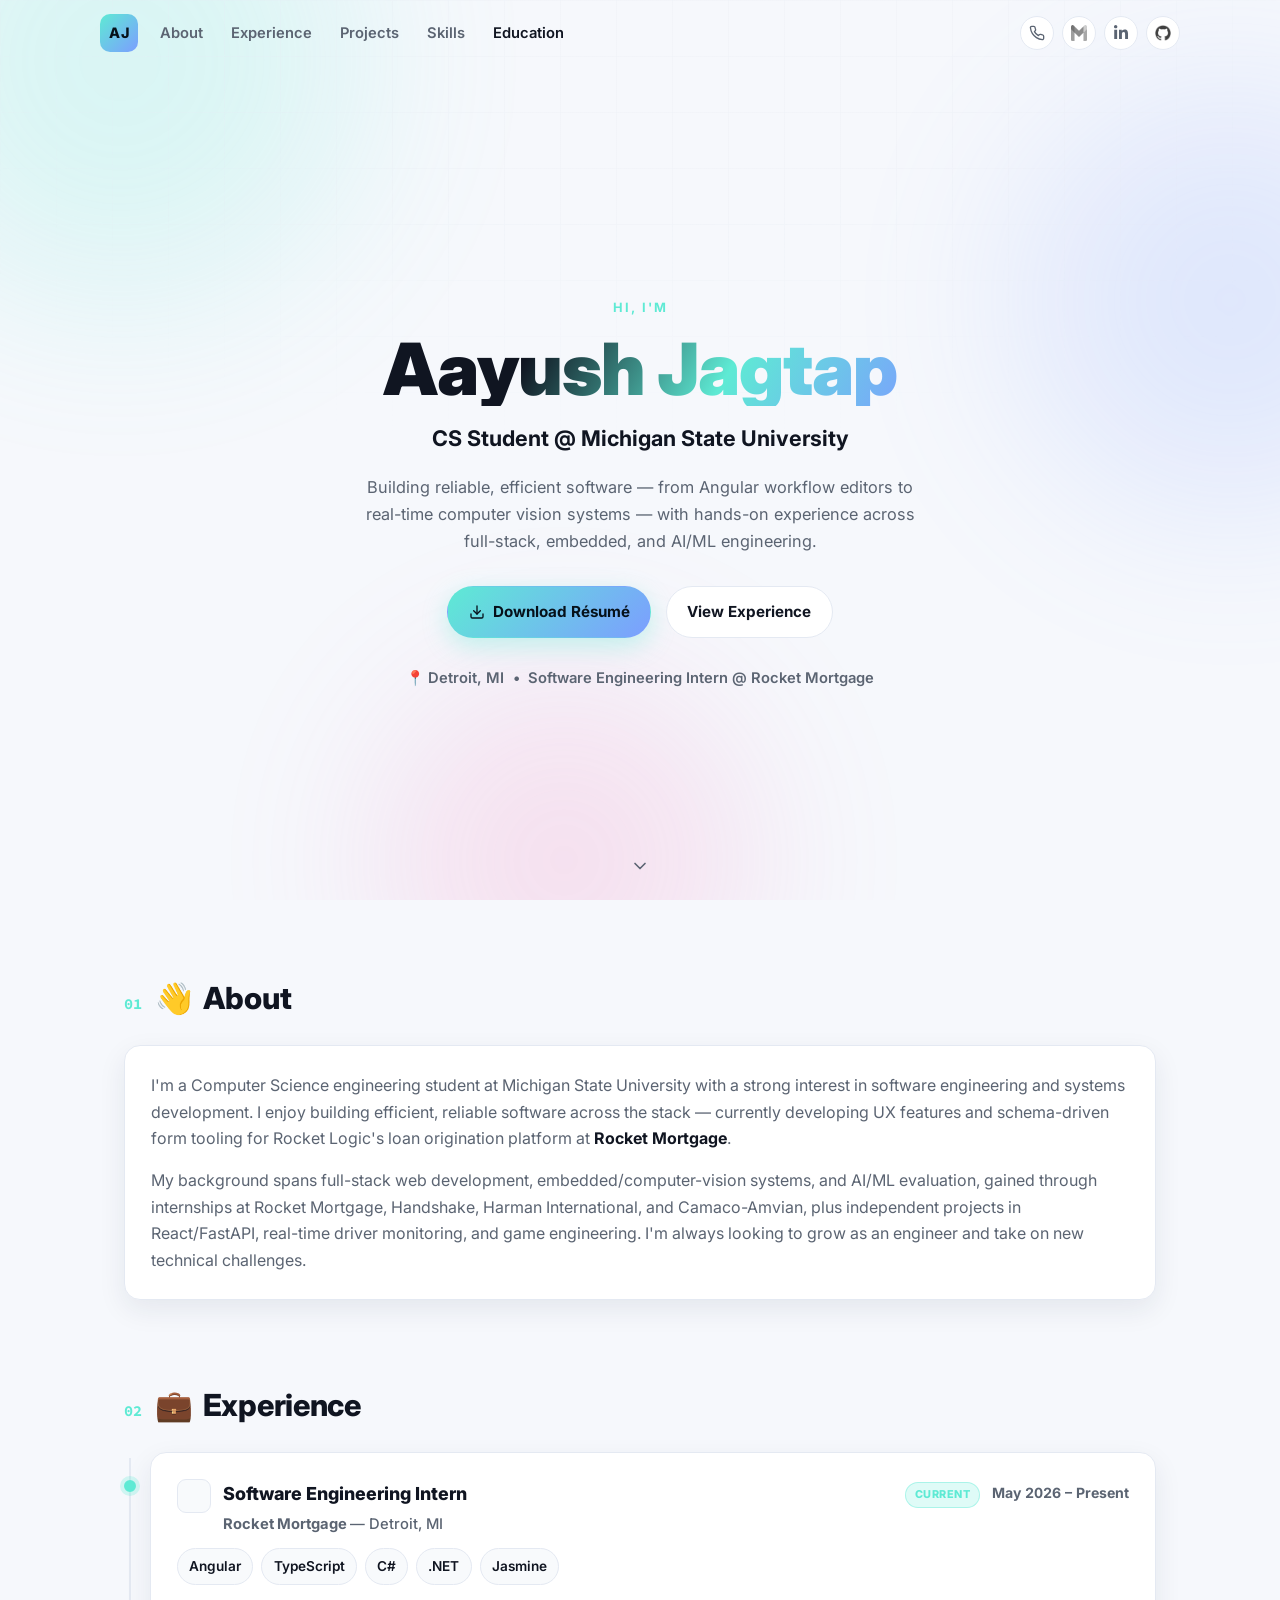
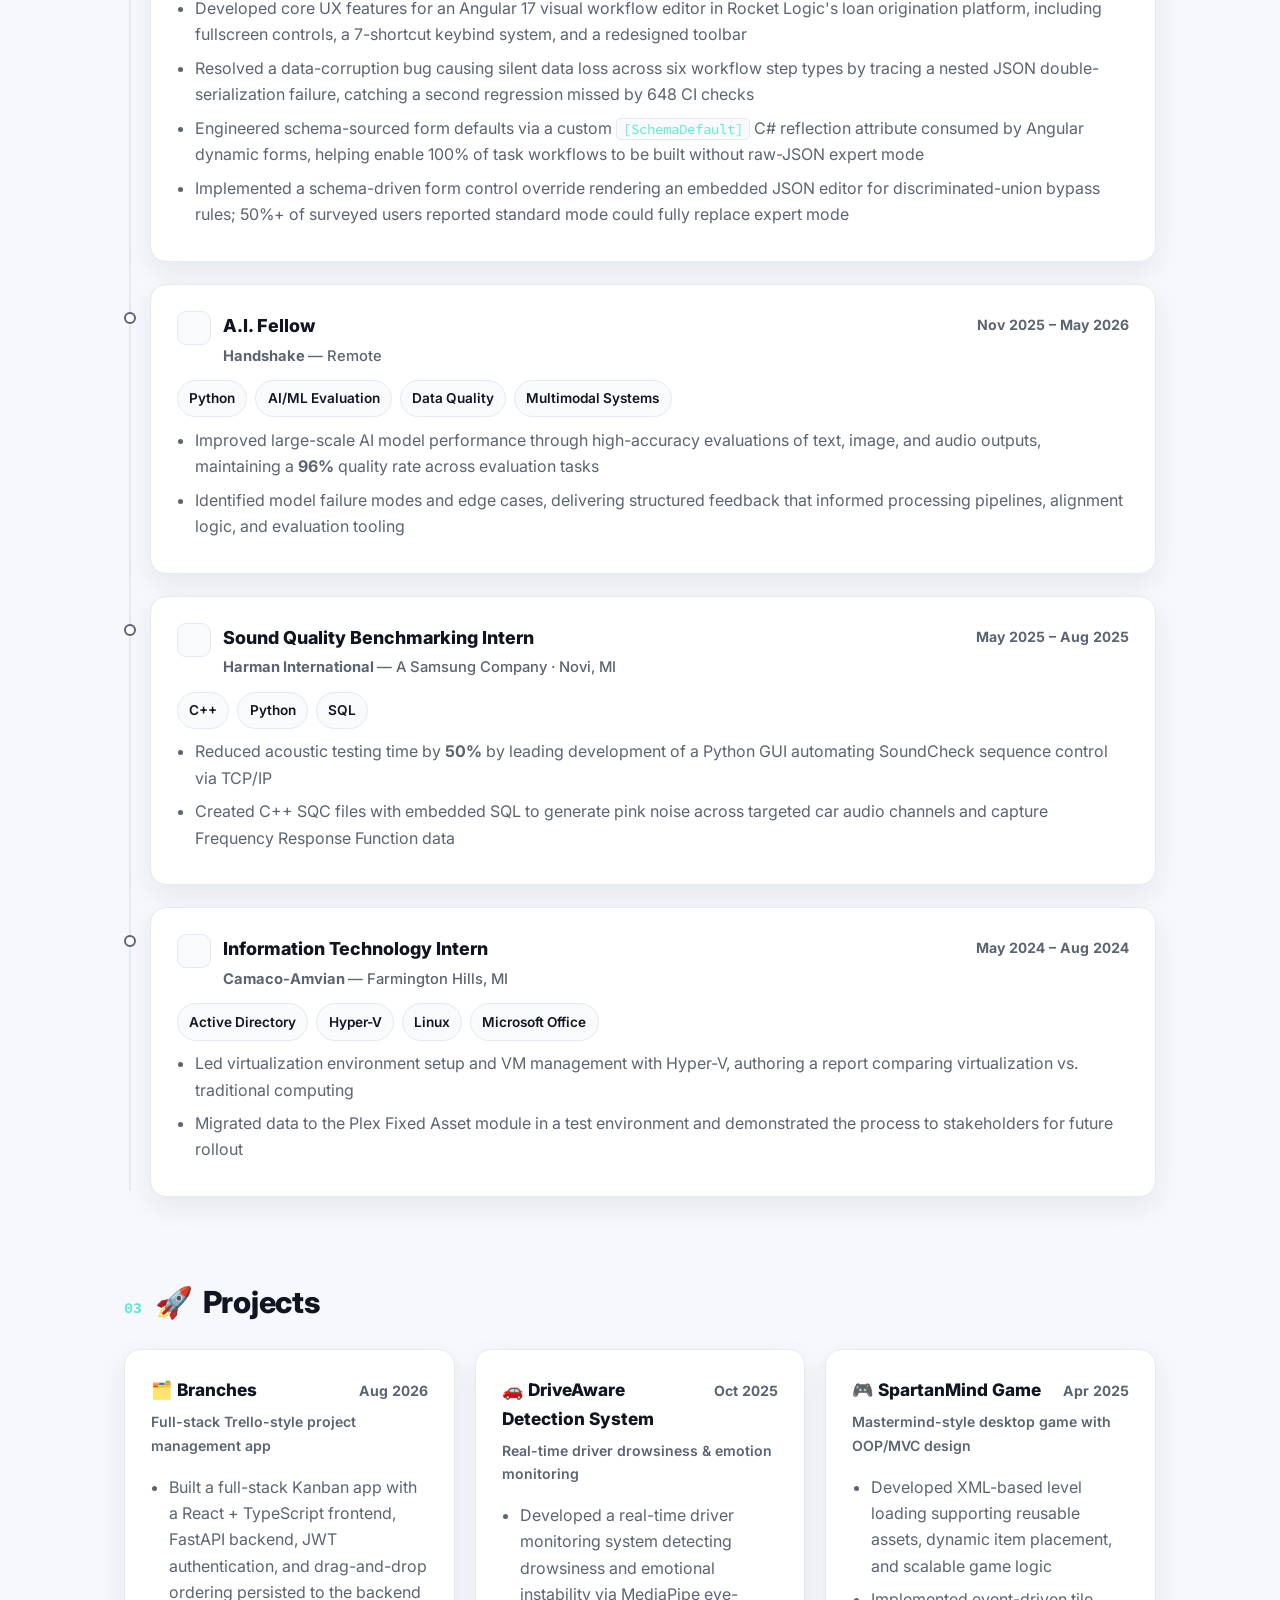
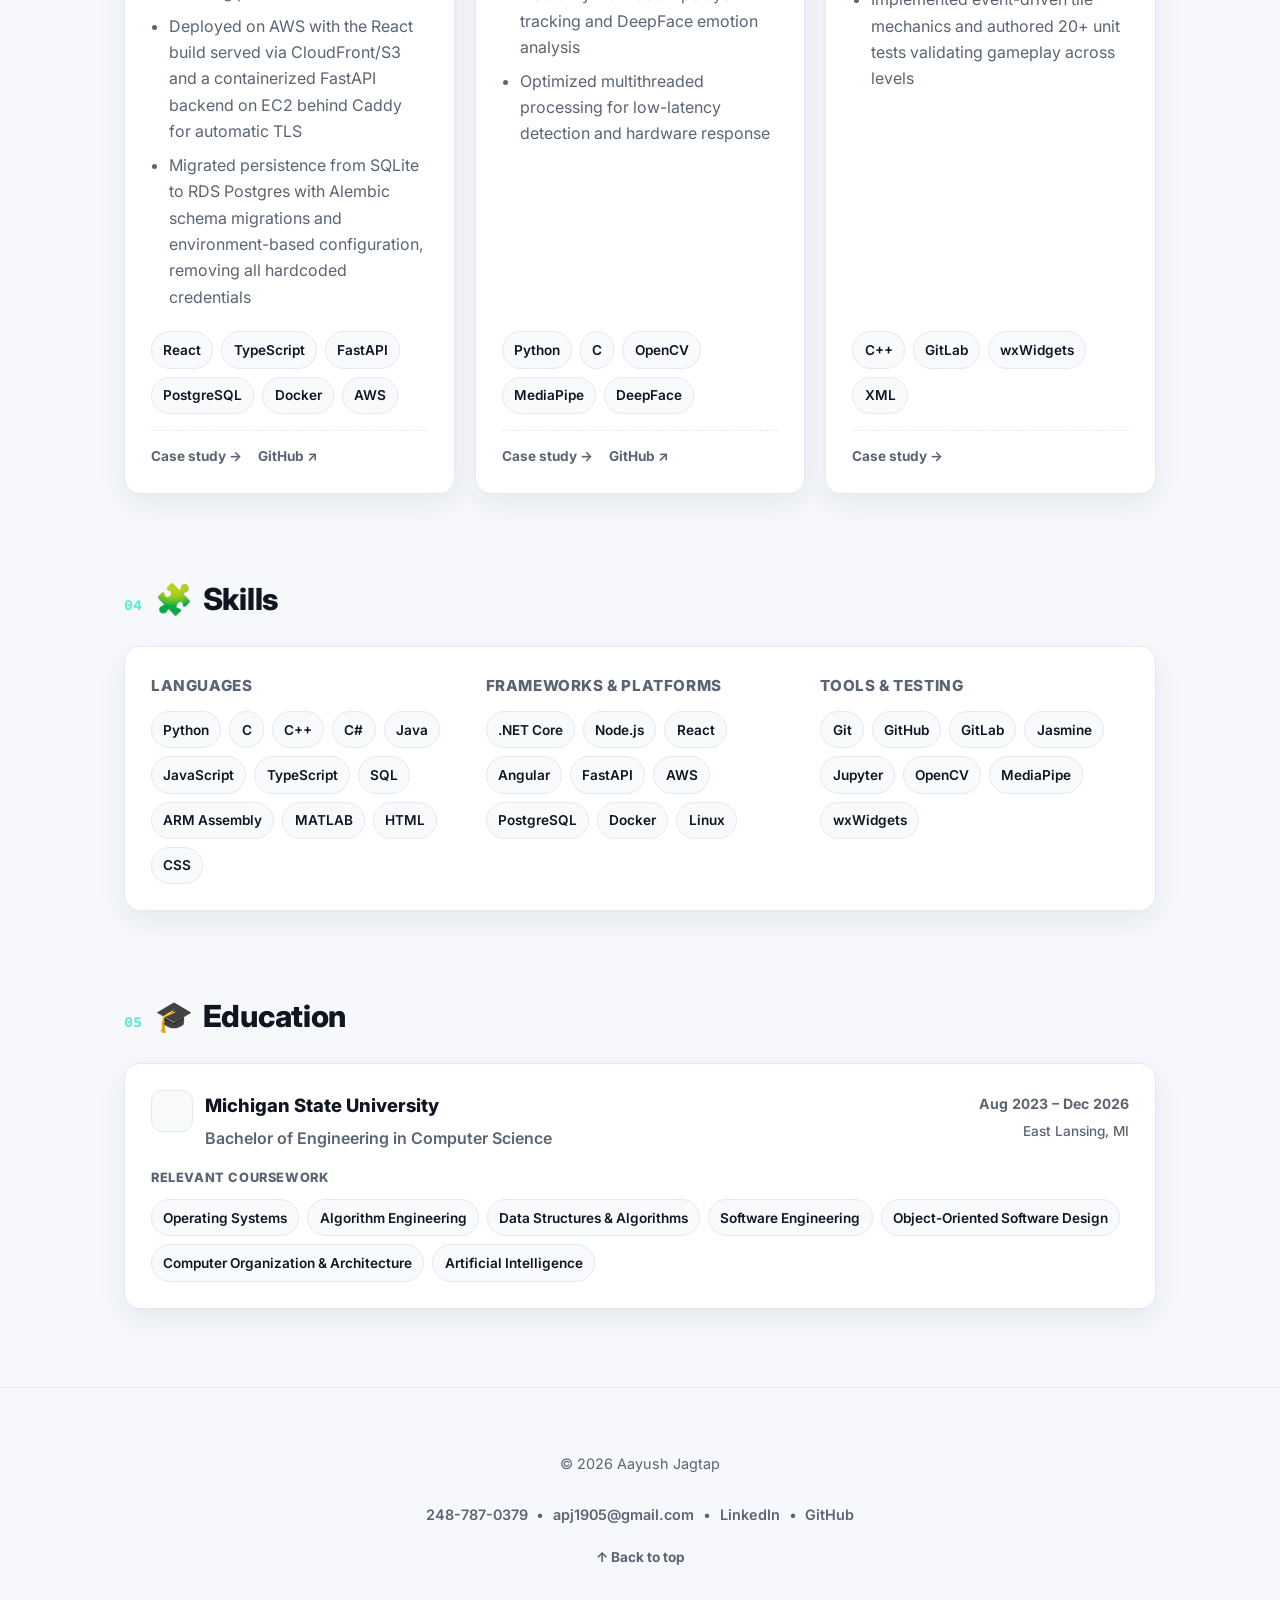
==== commit 86b57d65: "Add company logos, emoji accents, and project case-study pages Company/university favicons now appea" ====
--- a/index.html
+++ b/index.html
@@ -10,7 +10,7 @@
   <link rel="preconnect" href="https://fonts.googleapis.com">
   <link rel="preconnect" href="https://fonts.gstatic.com" crossorigin>
   <link href="https://fonts.googleapis.com/css2?family=Inter:wght@400;500;600;700;800;900&family=Source+Code+Pro:wght@500&display=swap" rel="stylesheet">
-  <link rel="stylesheet" href="styles.css" />
+  <link rel="stylesheet" href="styles.css?v=2" />
   <link rel="icon" href="data:image/svg+xml,%3Csvg xmlns='http://www.w3.org/2000/svg' viewBox='0 0 64 64'%3E%3Crect width='64' height='64' rx='14' fill='%230a0e17'/%3E%3Ctext x='32' y='42' font-family='Arial,Helvetica,sans-serif' font-weight='700' font-size='26' fill='%235eead4' text-anchor='middle'%3EAJ%3C/text%3E%3C/svg%3E">
 </head>
 
@@ -95,7 +95,7 @@
       <section id="about" class="section reveal-section">
         <div class="section-head">
           <span class="section-index">01</span>
-          <h2>About</h2>
+          <h2><span class="h2-emoji" aria-hidden="true">👋</span> About</h2>
         </div>
         <div class="card about-card">
           <p>
@@ -118,7 +118,7 @@
       <section id="experience" class="section reveal-section">
         <div class="section-head">
           <span class="section-index">02</span>
-          <h2>Experience</h2>
+          <h2><span class="h2-emoji" aria-hidden="true">💼</span> Experience</h2>
         </div>
 
         <div class="timeline">
@@ -127,9 +127,12 @@
             <div class="tl-dot current" aria-hidden="true"></div>
             <div class="card tl-card">
               <div class="tl-card-head">
-                <div>
-                  <h3>Software Engineering Intern</h3>
-                  <p class="org">Rocket Mortgage <span class="muted">— Detroit, MI</span></p>
+                <div class="org-row">
+                  <span class="org-logo" data-logo-domain="rocketmortgage.com" aria-hidden="true"></span>
+                  <div>
+                    <h3>Software Engineering Intern</h3>
+                    <p class="org">Rocket Mortgage <span class="muted">— Detroit, MI</span></p>
+                  </div>
                 </div>
                 <div class="meta">
                   <span class="badge badge-current">Current</span>
@@ -152,9 +155,12 @@
             <div class="tl-dot" aria-hidden="true"></div>
             <div class="card tl-card">
               <div class="tl-card-head">
-                <div>
-                  <h3>A.I. Fellow</h3>
-                  <p class="org">Handshake <span class="muted">— Remote</span></p>
+                <div class="org-row">
+                  <span class="org-logo" data-logo-domain="joinhandshake.com" aria-hidden="true"></span>
+                  <div>
+                    <h3>A.I. Fellow</h3>
+                    <p class="org">Handshake <span class="muted">— Remote</span></p>
+                  </div>
                 </div>
                 <div class="meta">
                   <time class="date-range">Nov 2025 – May 2026</time>
@@ -174,9 +180,12 @@
             <div class="tl-dot" aria-hidden="true"></div>
             <div class="card tl-card">
               <div class="tl-card-head">
-                <div>
-                  <h3>Sound Quality Benchmarking Intern</h3>
-                  <p class="org">Harman International <span class="muted">— A Samsung Company · Novi, MI</span></p>
+                <div class="org-row">
+                  <span class="org-logo" data-logo-domain="harman.com" aria-hidden="true"></span>
+                  <div>
+                    <h3>Sound Quality Benchmarking Intern</h3>
+                    <p class="org">Harman International <span class="muted">— A Samsung Company · Novi, MI</span></p>
+                  </div>
                 </div>
                 <div class="meta">
                   <time class="date-range">May 2025 – Aug 2025</time>
@@ -196,9 +205,12 @@
             <div class="tl-dot" aria-hidden="true"></div>
             <div class="card tl-card">
               <div class="tl-card-head">
-                <div>
-                  <h3>Information Technology Intern</h3>
-                  <p class="org">Camaco-Amvian <span class="muted">— Farmington Hills, MI</span></p>
+                <div class="org-row">
+                  <span class="org-logo" data-logo-domain="camaco.com" aria-hidden="true"></span>
+                  <div>
+                    <h3>Information Technology Intern</h3>
+                    <p class="org">Camaco-Amvian <span class="muted">— Farmington Hills, MI</span></p>
+                  </div>
                 </div>
                 <div class="meta">
                   <time class="date-range">May 2024 – Aug 2024</time>
@@ -221,13 +233,13 @@
       <section id="projects" class="section reveal-section">
         <div class="section-head">
           <span class="section-index">03</span>
-          <h2>Projects</h2>
+          <h2><span class="h2-emoji" aria-hidden="true">🚀</span> Projects</h2>
         </div>
 
         <div class="projects-grid">
           <article class="card project-card">
             <div class="project-head">
-              <h3>Branches</h3>
+              <h3><a href="projects/branches.html">🗂️ Branches</a></h3>
               <time class="date-range">Aug 2026</time>
             </div>
             <p class="project-sub">Full-stack Trello-style project management app</p>
@@ -239,11 +251,15 @@
             <ul class="tags tags-tech">
               <li>React</li><li>TypeScript</li><li>FastAPI</li><li>PostgreSQL</li><li>Docker</li><li>AWS</li>
             </ul>
+            <div class="project-links">
+              <a class="project-link" href="projects/branches.html">Case study →</a>
+              <a class="project-link" href="https://github.com/aayushjagtap/branches" target="_blank" rel="noopener">GitHub ↗</a>
+            </div>
           </article>
 
           <article class="card project-card">
             <div class="project-head">
-              <h3>DriveAware Detection System</h3>
+              <h3><a href="projects/driveaware.html">🚗 DriveAware Detection System</a></h3>
               <time class="date-range">Oct 2025</time>
             </div>
             <p class="project-sub">Real-time driver drowsiness &amp; emotion monitoring</p>
@@ -254,11 +270,15 @@
             <ul class="tags tags-tech">
               <li>Python</li><li>C</li><li>OpenCV</li><li>MediaPipe</li><li>DeepFace</li>
             </ul>
+            <div class="project-links">
+              <a class="project-link" href="projects/driveaware.html">Case study →</a>
+              <a class="project-link" href="https://github.com/Nick-McComb/Automotive-Expression-Detector" target="_blank" rel="noopener">GitHub ↗</a>
+            </div>
           </article>
 
           <article class="card project-card">
             <div class="project-head">
-              <h3>SpartanMind Game</h3>
+              <h3><a href="projects/spartanmind.html">🎮 SpartanMind Game</a></h3>
               <time class="date-range">Apr 2025</time>
             </div>
             <p class="project-sub">Mastermind-style desktop game with OOP/MVC design</p>
@@ -269,6 +289,9 @@
             <ul class="tags tags-tech">
               <li>C++</li><li>GitLab</li><li>wxWidgets</li><li>XML</li>
             </ul>
+            <div class="project-links">
+              <a class="project-link" href="projects/spartanmind.html">Case study →</a>
+            </div>
           </article>
         </div>
       </section>
@@ -277,7 +300,7 @@
       <section id="skills" class="section reveal-section">
         <div class="section-head">
           <span class="section-index">04</span>
-          <h2>Skills</h2>
+          <h2><span class="h2-emoji" aria-hidden="true">🧩</span> Skills</h2>
         </div>
 
         <div class="card skills-card">
@@ -334,14 +357,17 @@
       <section id="education" class="section reveal-section">
         <div class="section-head">
           <span class="section-index">05</span>
-          <h2>Education</h2>
+          <h2><span class="h2-emoji" aria-hidden="true">🎓</span> Education</h2>
         </div>
 
         <div class="card edu-card">
           <div class="edu-head">
-            <div>
-              <h3>Michigan State University</h3>
-              <p class="role">Bachelor of Engineering in Computer Science</p>
+            <div class="org-row">
+              <span class="org-logo org-logo-lg" data-logo-domain="msu.edu" aria-hidden="true"></span>
+              <div>
+                <h3>Michigan State University</h3>
+                <p class="role">Bachelor of Engineering in Computer Science</p>
+              </div>
             </div>
             <div class="meta">
               <time class="date-range">Aug 2023 – Dec 2026</time>
@@ -379,6 +405,6 @@
     </div>
   </footer>
 
-  <script src="script.js"></script>
+  <script src="script.js?v=2"></script>
 </body>
 </html>
--- a/styles.css
+++ b/styles.css
@@ -198,6 +198,7 @@
   font-family: "Source Code Pro", monospace; color: var(--accent); font-weight: 700; font-size: .95rem;
 }
 .section h2{ margin:0; font-size: clamp(1.5rem, 3vw, 1.9rem); font-weight: 800; letter-spacing: -.3px; }
+.h2-emoji{ margin-right: .15em; }
 
 .card{
   background: var(--panel);
@@ -233,6 +234,15 @@
 .tl-card-head{ display:flex; flex-wrap:wrap; justify-content:space-between; gap: 10px 20px; margin-bottom: 12px; }
 .tl-card h3{ margin:0; font-size: 1.12rem; font-weight: 800; }
 .org{ margin:.2rem 0 0; color: var(--text-muted); font-weight: 700; font-size: .92rem; }
+
+/* Org / school logos */
+.org-row{ display:flex; align-items:flex-start; gap: 12px; }
+.org-logo{
+  flex-shrink: 0; width: 34px; height: 34px; border-radius: 9px;
+  background: var(--panel-2) center / 20px 20px no-repeat;
+  border: 1px solid var(--border);
+}
+.org-logo-lg{ width: 42px; height: 42px; background-size: 24px 24px; border-radius: 11px; }
 .meta{ text-align: right; }
 .date-range{ font-variant-numeric: tabular-nums; color: var(--text-muted); font-weight: 700; font-size: .88rem; white-space: nowrap; }
 .badge{
@@ -261,9 +271,14 @@
 .project-card:hover{ transform: translateY(-4px); border-color: color-mix(in oklab, var(--accent) 45%, var(--border)); }
 .project-head{ display:flex; justify-content:space-between; align-items:baseline; gap: 10px; }
 .project-head h3{ margin:0; font-size: 1.08rem; font-weight: 800; }
+.project-head h3 a{ color: var(--text); text-decoration: none; }
+.project-head h3 a:hover{ color: var(--accent); }
 .project-sub{ margin: .35rem 0 0; color: var(--text-muted); font-weight: 600; font-size: .88rem; }
 .project-card .bullets{ flex: 1; }
 .project-card .tags-tech{ margin-top: 14px; }
+.project-links{ display:flex; gap: 1rem; margin-top: 16px; padding-top: 14px; border-top: 1px dashed var(--border); }
+.project-link{ font-size: .85rem; font-weight: 700; color: var(--text-muted); text-decoration:none; transition: color .2s ease; }
+.project-link:hover{ color: var(--accent); }
 
 /* ============ Skills ============ */
 .skills-grid{ display:grid; gap: 26px; grid-template-columns: repeat(auto-fit, minmax(240px, 1fr)); }
@@ -292,6 +307,36 @@
 .back-to-top{ color: var(--text-muted); text-decoration:none; font-weight: 700; font-size: .85rem; margin-top: .4rem; transition: color .2s ease; }
 .back-to-top:hover{ color: var(--accent); }
 
+/* ============ Project detail pages ============ */
+.back-link{
+  display:inline-flex; align-items:center; gap:.4rem;
+  color: var(--text-muted); text-decoration:none; font-weight:700; font-size:.9rem;
+  transition: color .2s ease;
+}
+.back-link:hover{ color: var(--accent); }
+
+.detail-hero{ padding: 56px 0 36px; }
+.detail-kicker{ margin: 0 0 .6rem; color: var(--accent); font-weight:700; letter-spacing:1.5px; text-transform:uppercase; font-size:.78rem; }
+.detail-title{ margin:0; font-size: clamp(2rem, 5vw, 3rem); font-weight:900; letter-spacing:-1px; }
+.detail-title .emoji{ margin-right:.25em; }
+.detail-sub{ margin: .8rem 0 0; color: var(--text-muted); font-size: 1.05rem; max-width: 640px; }
+.detail-meta-row{ display:flex; flex-wrap:wrap; gap: .6rem 1.4rem; margin-top: 1.4rem; color: var(--text-muted); font-weight:600; font-size:.9rem; }
+.detail-actions{ display:flex; gap:.8rem; flex-wrap:wrap; margin-top: 1.6rem; }
+
+.detail-section{ padding: 20px 0; }
+.detail-section h2{ font-size: 1.25rem; font-weight:800; margin: 0 0 14px; }
+.detail-section .card{ margin: 0; }
+.detail-section .card p{ color: var(--text-muted); margin: 0 0 1rem; }
+.detail-section .card p:last-child{ margin-bottom: 0; }
+.detail-section .card ul{ color: var(--text-muted); }
+
+.collab-note{
+  display:flex; align-items:flex-start; gap: .6rem;
+  background: var(--panel-2); border: 1px solid var(--border); border-left: 3px solid var(--accent-2);
+  border-radius: var(--radius-sm); padding: 14px 16px; font-size: .92rem; color: var(--text-muted);
+  margin-top: 16px;
+}
+
 /* ============ Print ============ */
 @media print{
   .bg-decor, .site-header, .scroll-cue, .hero-actions{ display:none !important; }
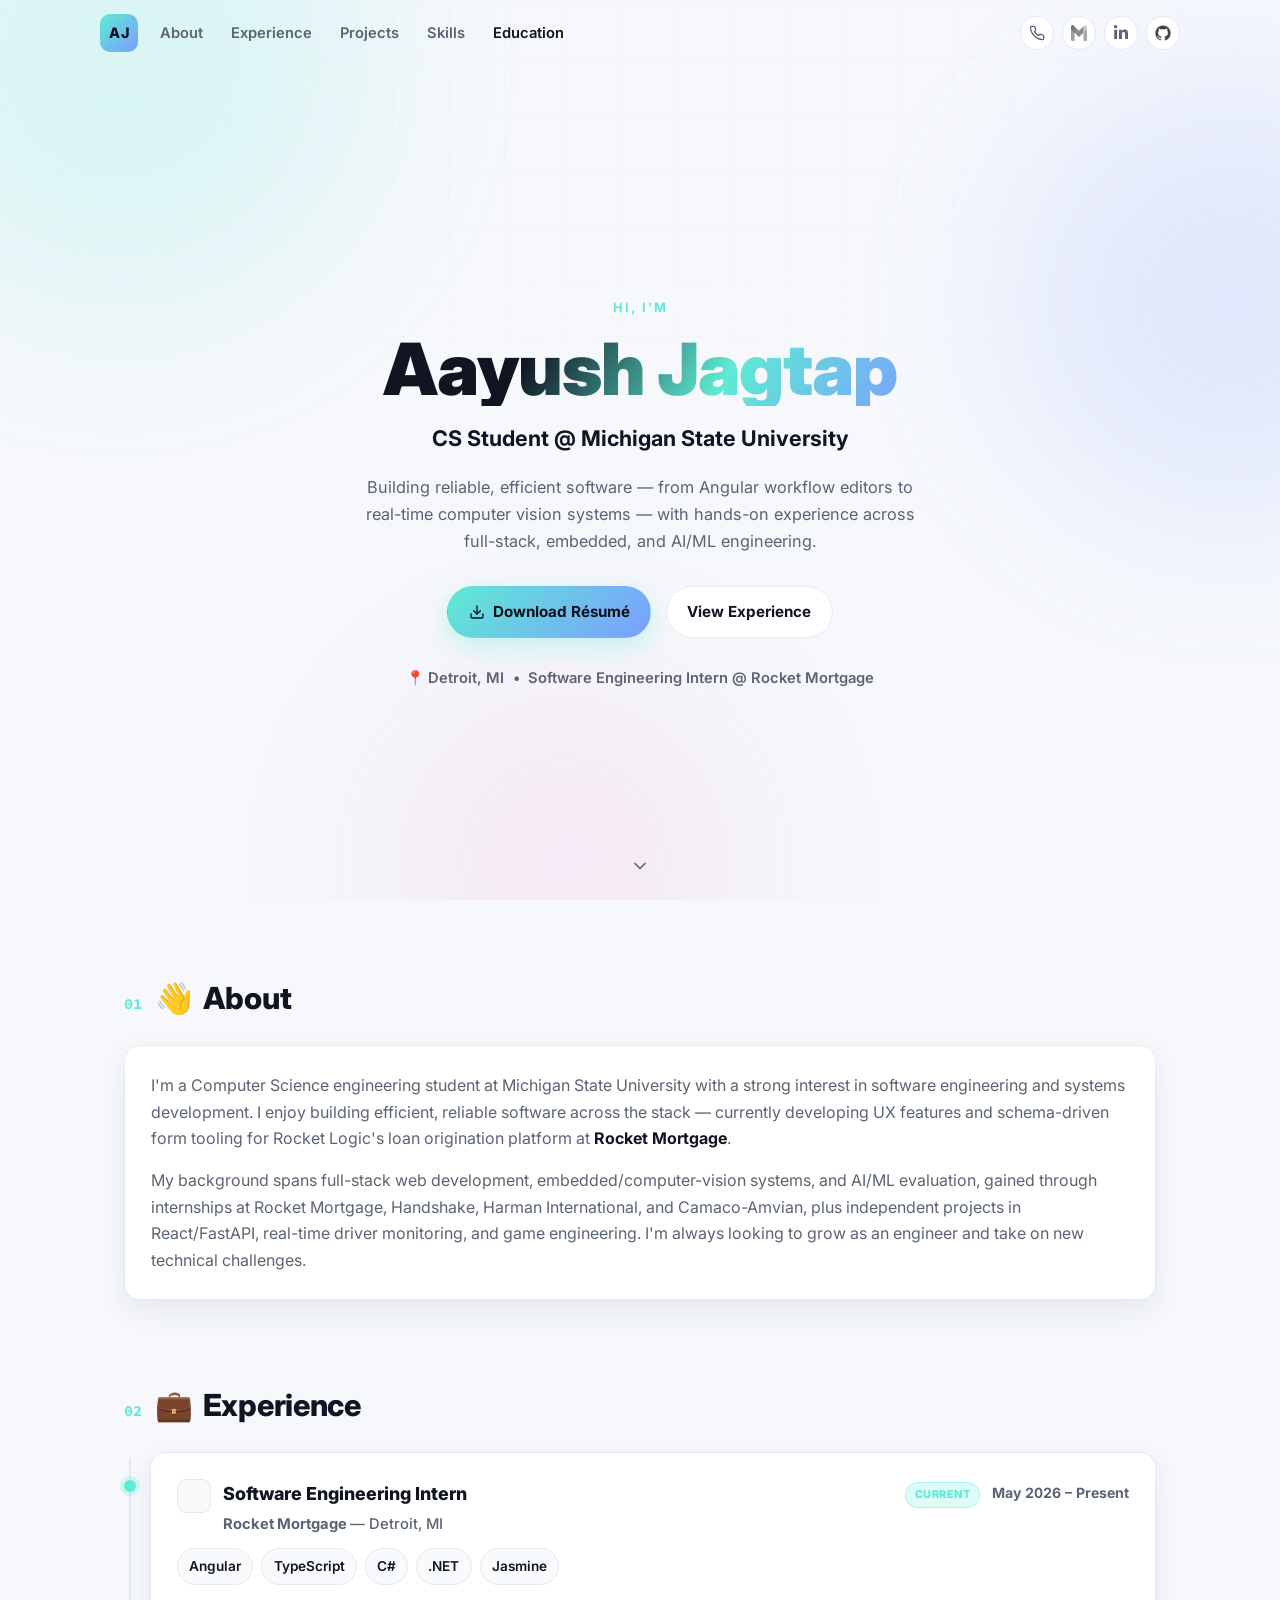
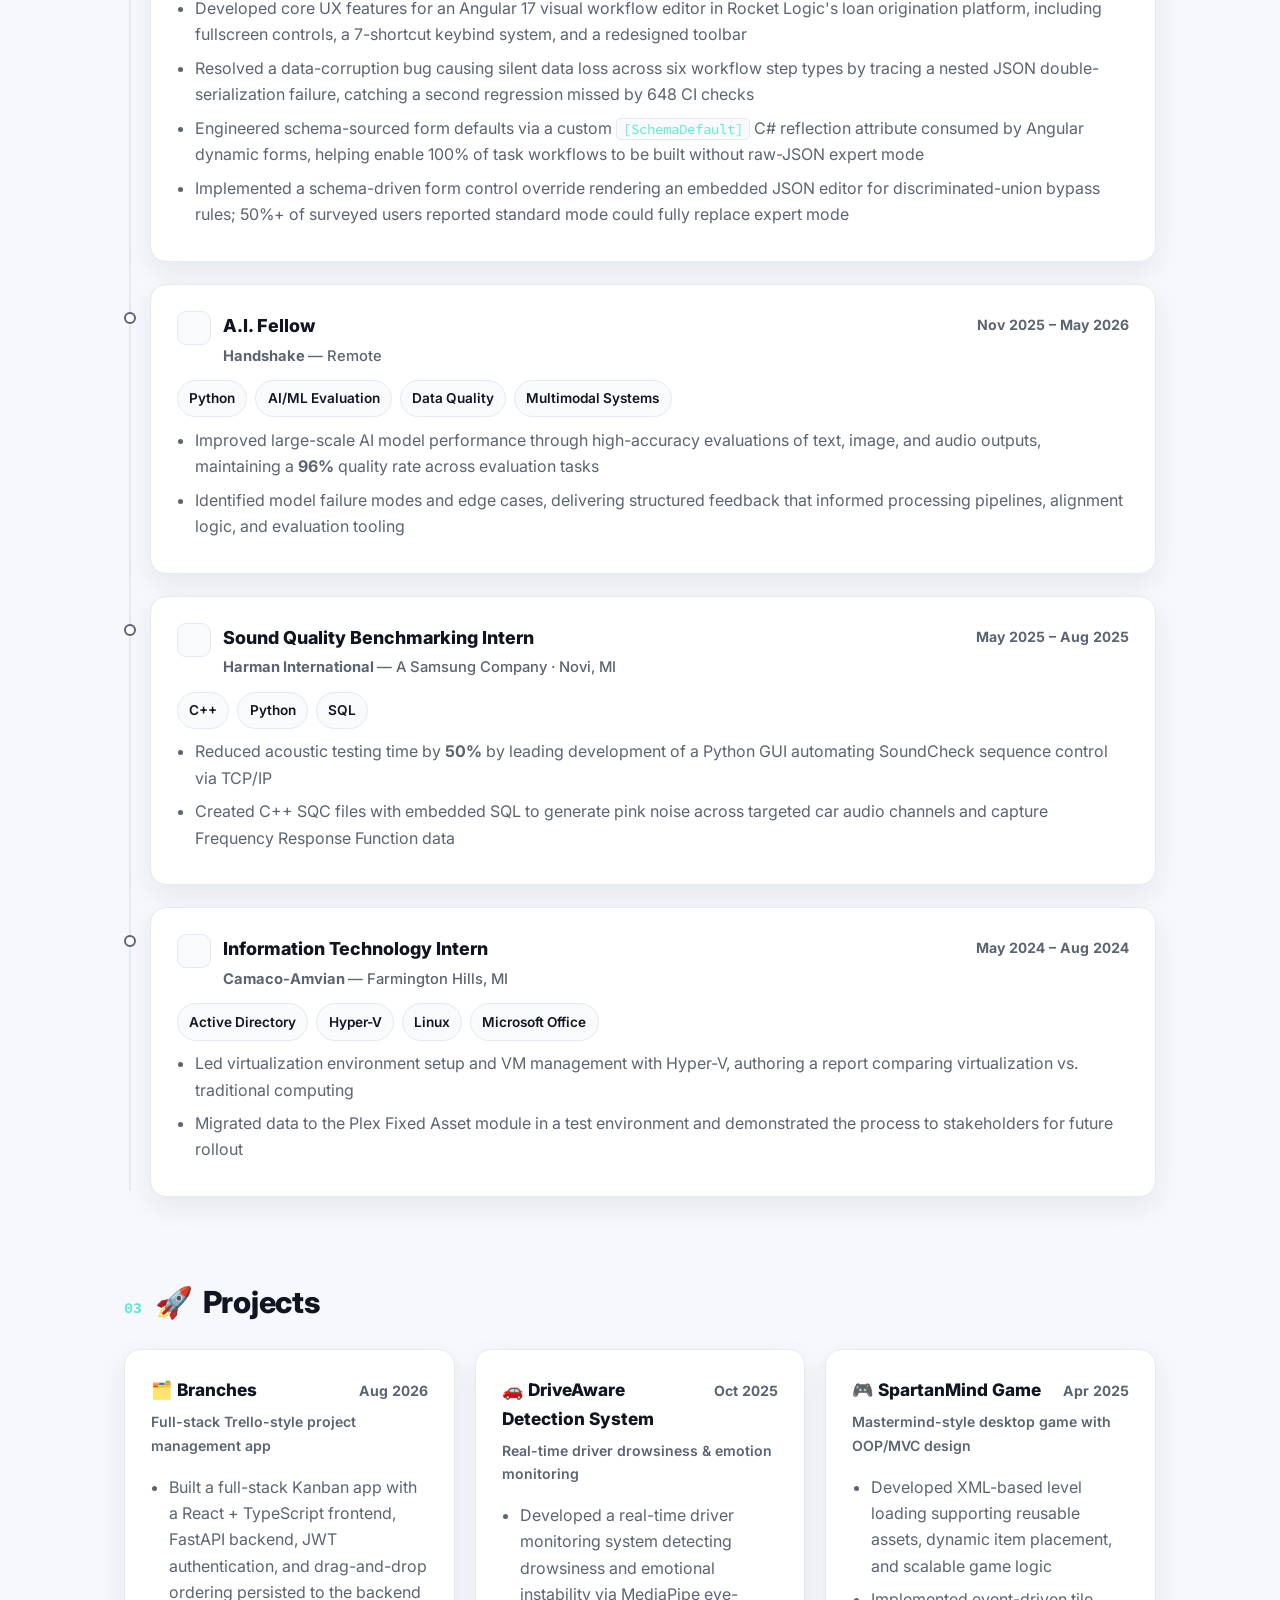
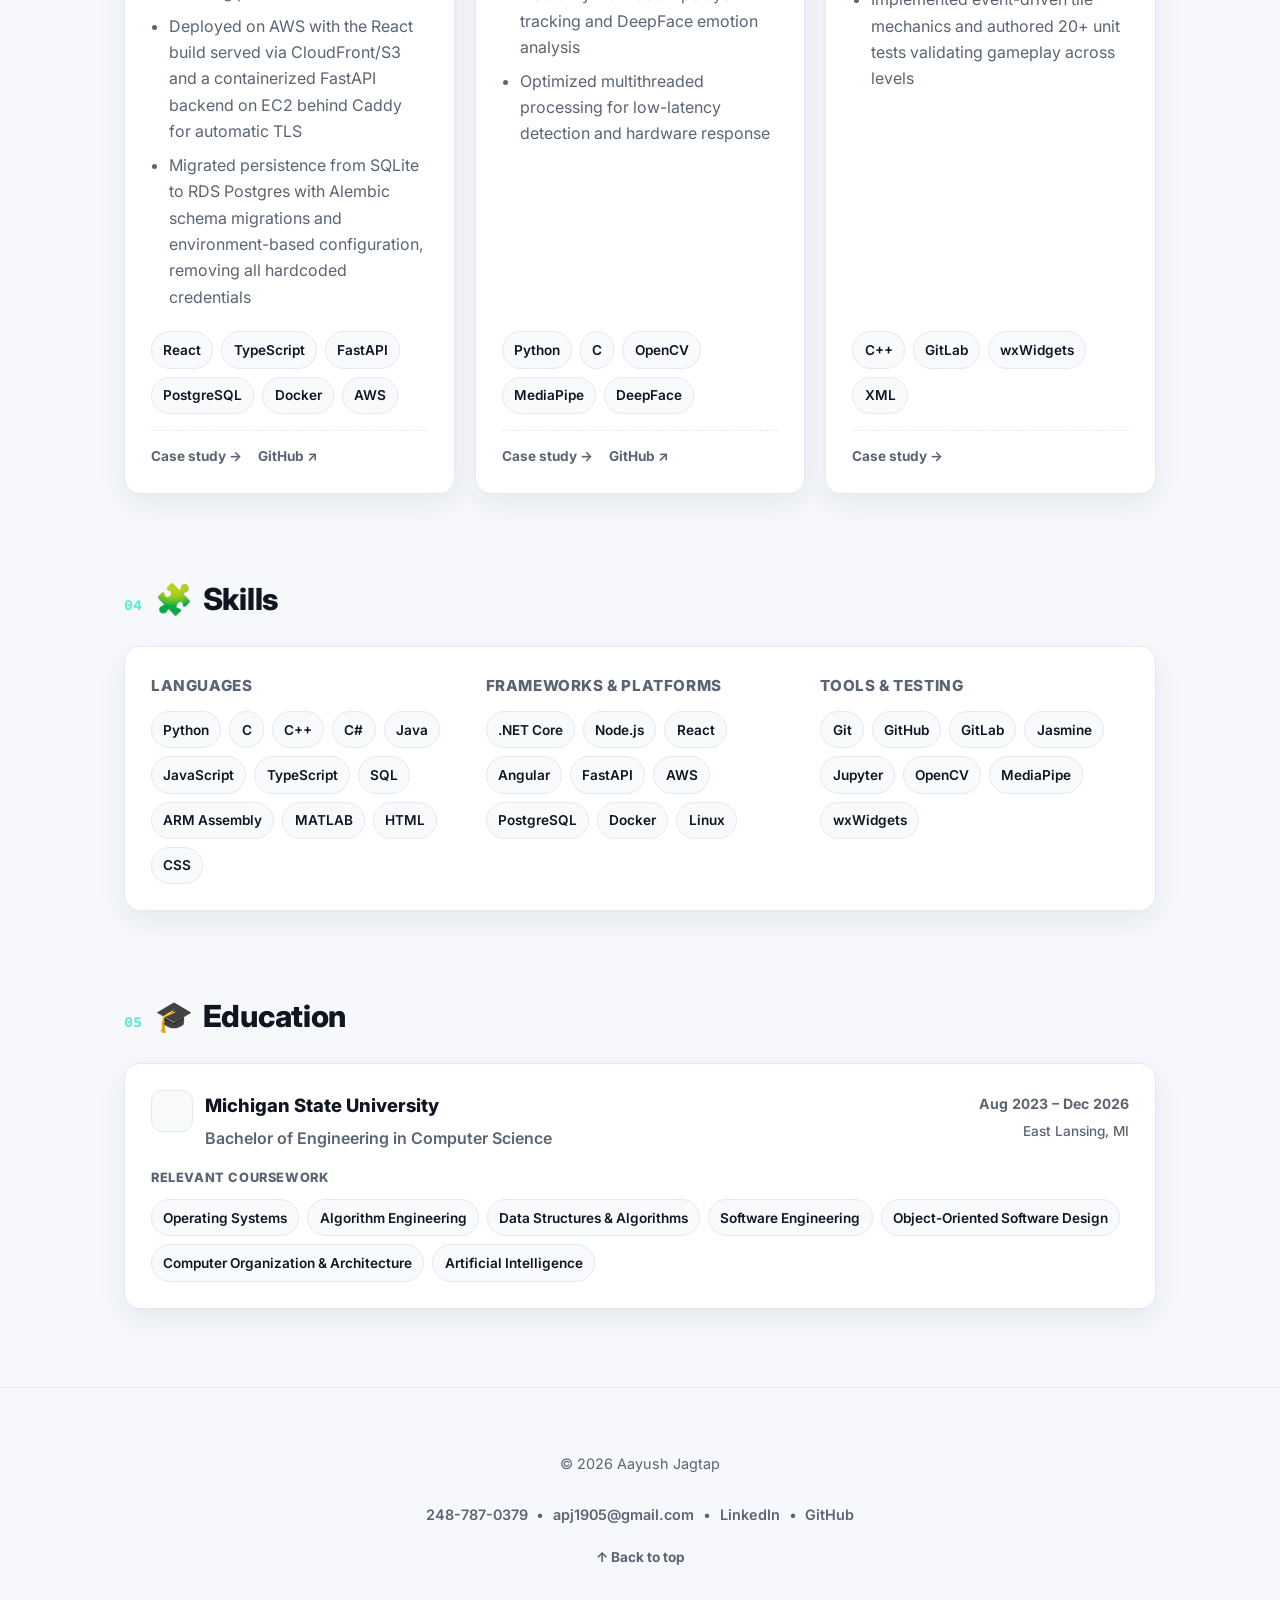
==== commit 2ab5bf9e: "Fix dark-flash-on-cold-load by making light the default theme Dark was the CSS default, with light o" ====
--- a/index.html
+++ b/index.html
@@ -5,12 +5,14 @@
   <meta name="viewport" content="width=device-width,initial-scale=1" />
   <title>Aayush Jagtap — Software Engineer</title>
   <meta name="description" content="Aayush Jagtap — Computer Science student at Michigan State University and Software Engineering Intern at Rocket Mortgage." />
-  <meta name="theme-color" content="#0a0e17" />
+  <meta name="color-scheme" content="light dark" />
+  <meta name="theme-color" content="#f6f8fc" media="(prefers-color-scheme: light)" />
+  <meta name="theme-color" content="#0a0e17" media="(prefers-color-scheme: dark)" />
 
   <link rel="preconnect" href="https://fonts.googleapis.com">
   <link rel="preconnect" href="https://fonts.gstatic.com" crossorigin>
   <link href="https://fonts.googleapis.com/css2?family=Inter:wght@400;500;600;700;800;900&family=Source+Code+Pro:wght@500&display=swap" rel="stylesheet">
-  <link rel="stylesheet" href="styles.css?v=2" />
+  <link rel="stylesheet" href="styles.css?v=3" />
   <link rel="icon" href="data:image/svg+xml,%3Csvg xmlns='http://www.w3.org/2000/svg' viewBox='0 0 64 64'%3E%3Crect width='64' height='64' rx='14' fill='%230a0e17'/%3E%3Ctext x='32' y='42' font-family='Arial,Helvetica,sans-serif' font-weight='700' font-size='26' fill='%235eead4' text-anchor='middle'%3EAJ%3C/text%3E%3C/svg%3E">
 </head>
 
@@ -405,6 +407,6 @@
     </div>
   </footer>
 
-  <script src="script.js?v=2"></script>
+  <script src="script.js?v=3"></script>
 </body>
 </html>
--- a/styles.css
+++ b/styles.css
@@ -1,26 +1,29 @@
 /* ============ Root / Theme ============ */
+/* Light is the default (and fallback) theme; dark only applies once the
+   browser has resolved prefers-color-scheme. Keeping light as the base
+   avoids a dark flash on a cold load, before that media query settles. */
 :root{
-  --bg: #090c13;
-  --bg-2: #0d111a;
-  --panel: #131826;
-  --panel-2: #171d2d;
-  --text: #eef1f7;
-  --text-muted: #93a0b4;
-  --border: #232b3d;
+  --bg:#f6f8fc; --bg-2:#eef1f8; --panel:#ffffff; --panel-2:#f8fafc;
+  --text:#101521; --text-muted:#5b6472;
+  --border:#e4e9f2; --shadow: 0 10px 28px rgba(30,40,60,.08);
   --accent: #5eead4;
   --accent-2: #7c9eff;
   --accent-3: #f472b6;
-  --shadow: 0 10px 30px rgba(0,0,0,.45);
   --radius: 16px;
   --radius-sm: 10px;
   --maxw: 1080px;
 }
 
-@media (prefers-color-scheme: light){
+@media (prefers-color-scheme: dark){
   :root{
-    --bg:#f6f8fc; --bg-2:#eef1f8; --panel:#ffffff; --panel-2:#f8fafc;
-    --text:#101521; --text-muted:#5b6472;
-    --border:#e4e9f2; --shadow: 0 10px 28px rgba(30,40,60,.08);
+    --bg: #090c13;
+    --bg-2: #0d111a;
+    --panel: #131826;
+    --panel-2: #171d2d;
+    --text: #eef1f7;
+    --text-muted: #93a0b4;
+    --border: #232b3d;
+    --shadow: 0 10px 30px rgba(0,0,0,.45);
   }
 }
 
@@ -43,10 +46,10 @@
 
 /* ============ Background decor ============ */
 .bg-decor{ position: fixed; inset: 0; z-index: -1; overflow: hidden; pointer-events: none; }
-.orb{ position: absolute; border-radius: 50%; filter: blur(90px); opacity: .35; }
+.orb{ position: absolute; border-radius: 50%; filter: blur(90px); opacity: .18; }
 .orb-a{ width: 480px; height: 480px; top: -180px; left: -120px; background: var(--accent); }
 .orb-b{ width: 420px; height: 420px; top: 10%; right: -160px; background: var(--accent-2); }
-.orb-c{ width: 360px; height: 360px; bottom: -140px; left: 30%; background: var(--accent-3); opacity: .2; }
+.orb-c{ width: 360px; height: 360px; bottom: -140px; left: 30%; background: var(--accent-3); opacity: .1; }
 .grid-overlay{
   position: absolute; inset: 0;
   background-image:
@@ -54,9 +57,9 @@
     linear-gradient(90deg, color-mix(in oklab, var(--border) 60%, transparent) 1px, transparent 1px);
   background-size: 56px 56px;
   mask-image: radial-gradient(ellipse 80% 60% at 50% 0%, #000 40%, transparent 85%);
-  opacity: .5;
-}
-@media (prefers-color-scheme: light){ .grid-overlay{ opacity: .35; } .orb{ opacity: .18; } }
+  opacity: .35;
+}
+@media (prefers-color-scheme: dark){ .grid-overlay{ opacity: .5; } .orb{ opacity: .35; } }
 
 /* ============ Accessibility ============ */
 .skip-link{ position:absolute; left:-9999px; top:auto; width:1px; height:1px; overflow:hidden; }
